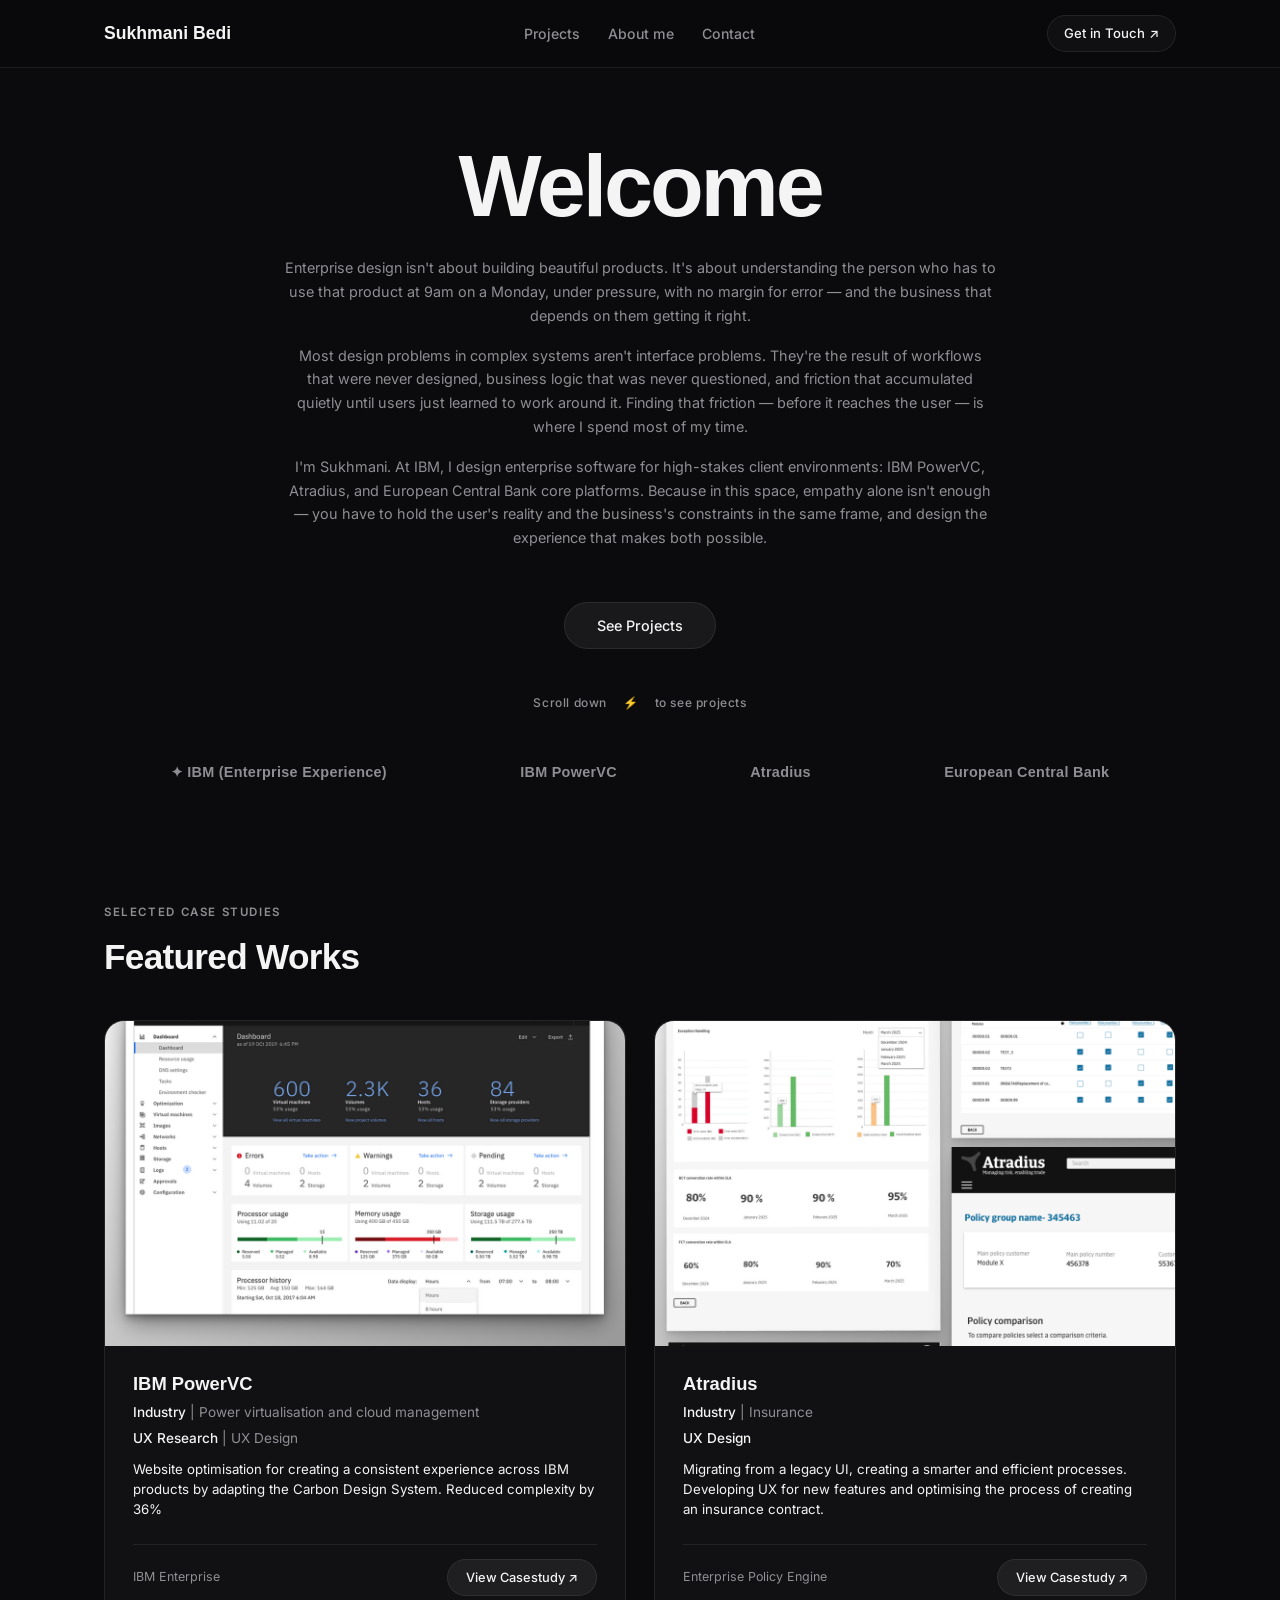
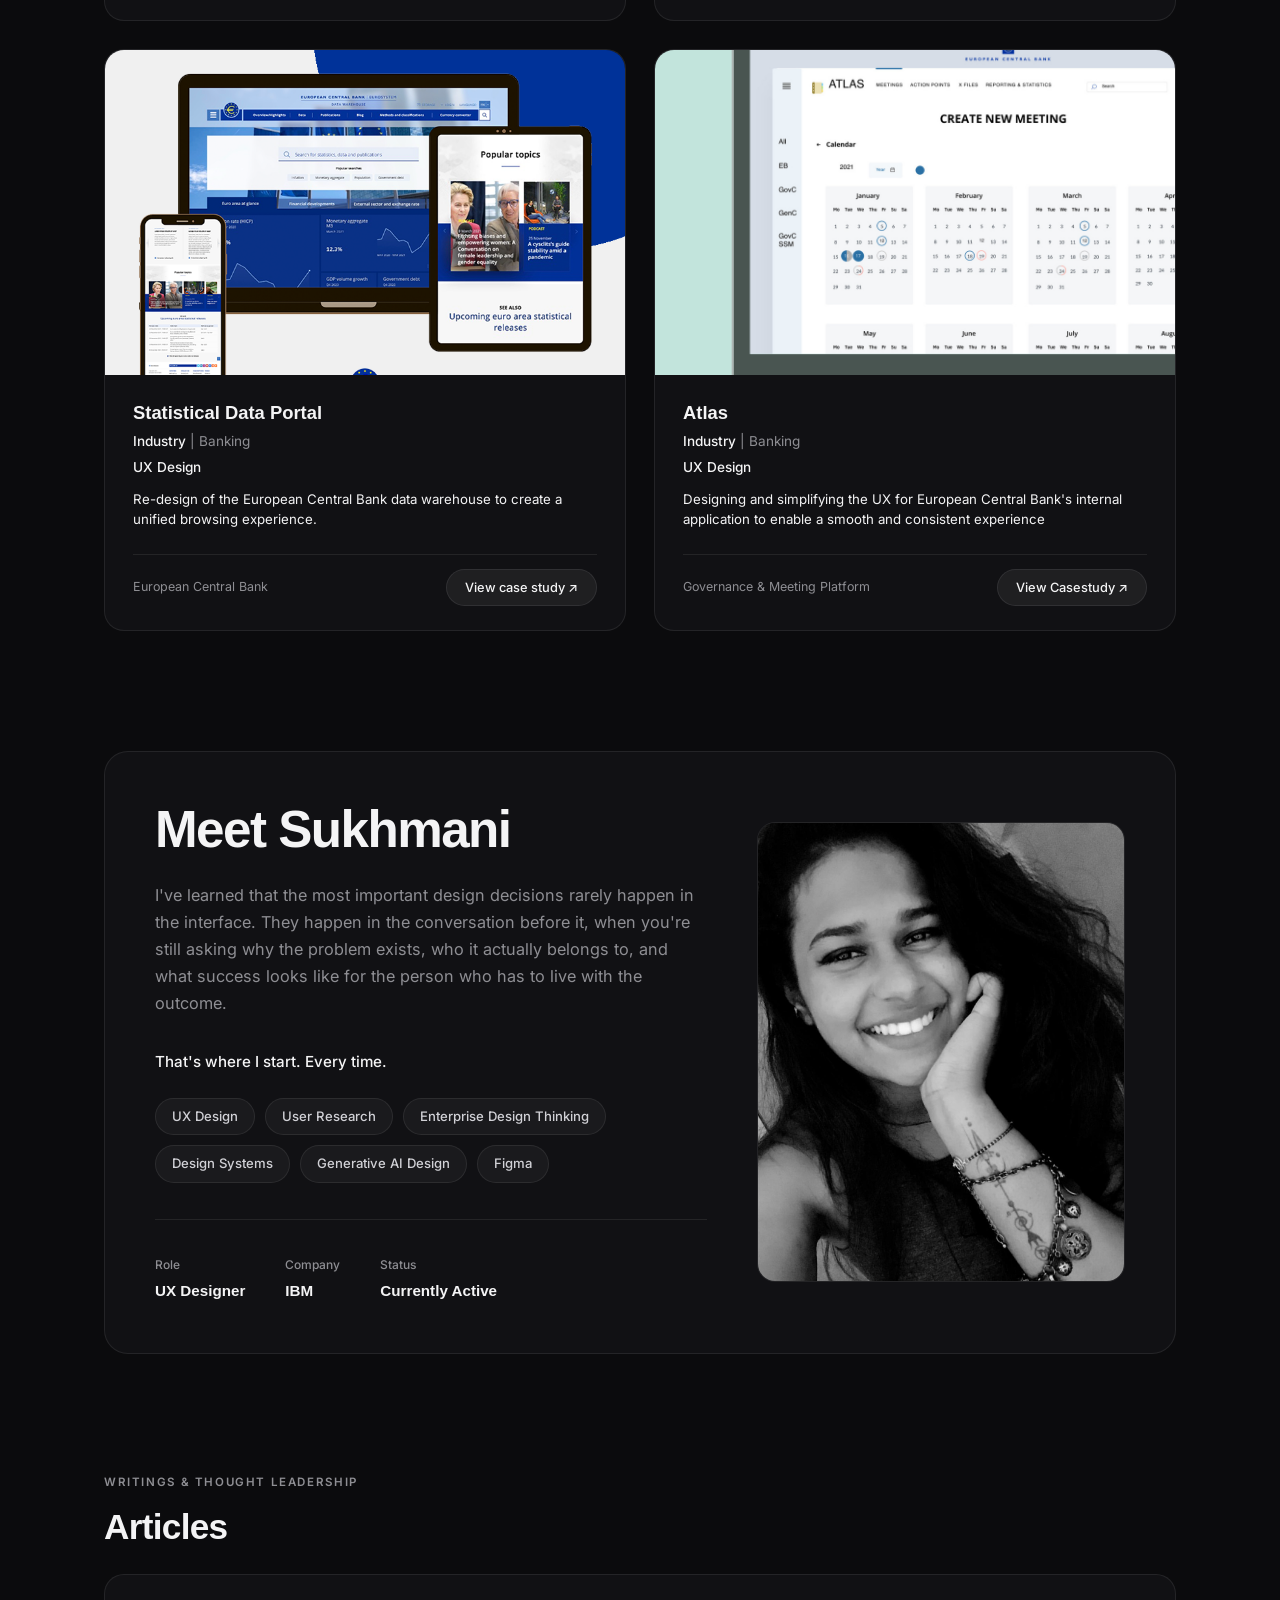
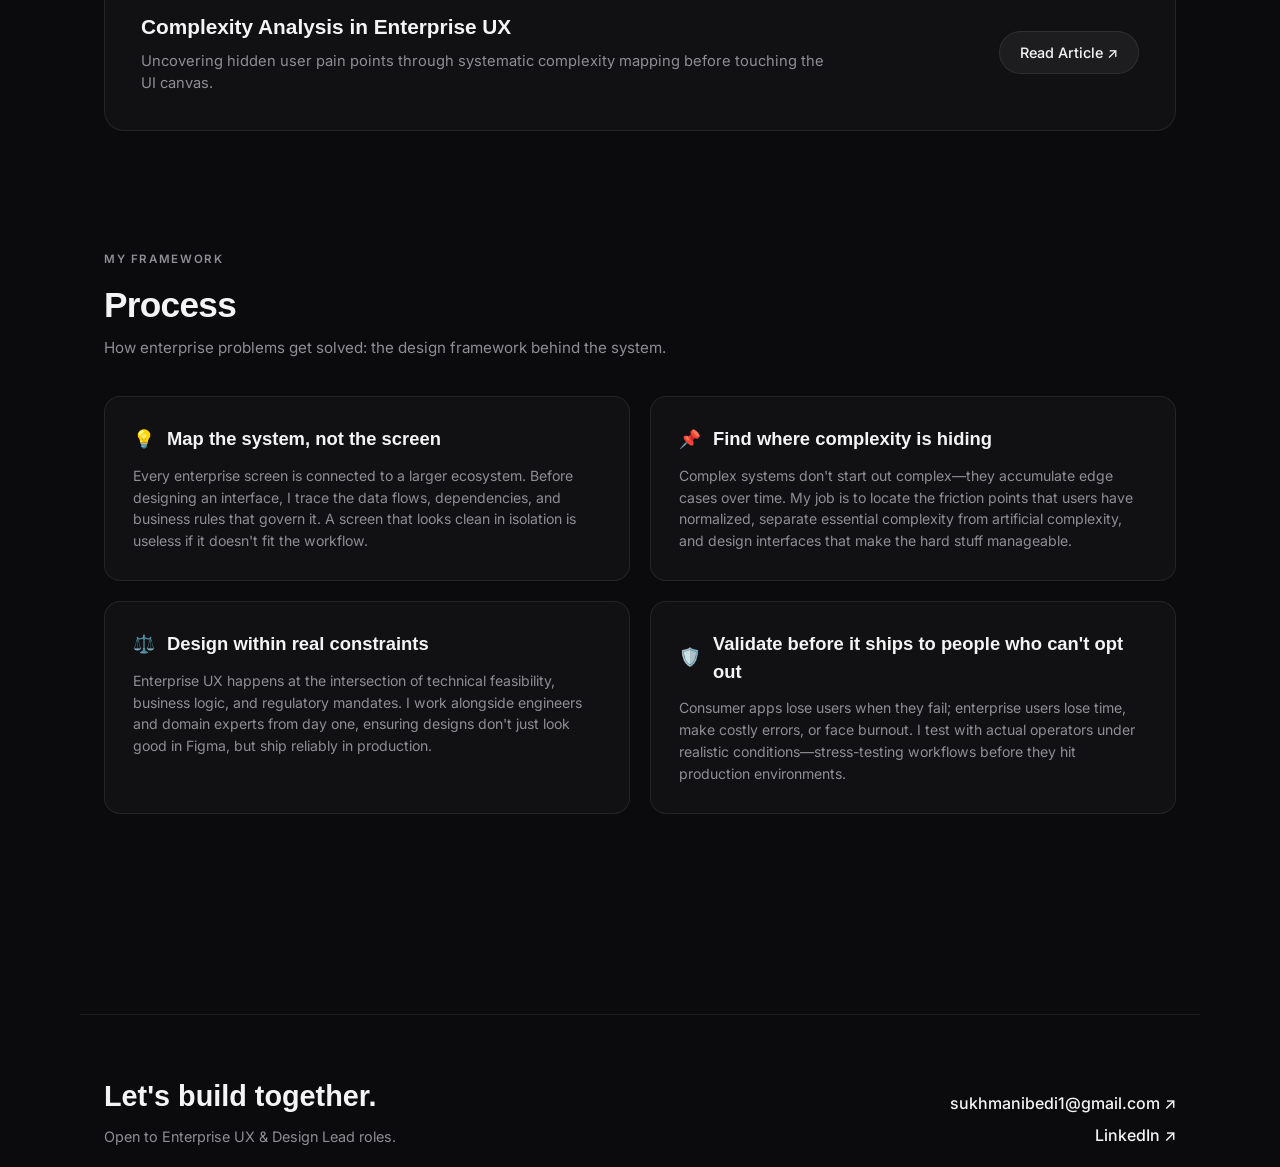
==== index.html @ 4cc806fa "Update index.html" ====
<!DOCTYPE html>
<html lang="en">
<head>
  <meta charset="UTF-8">
  <meta name="viewport" content="width=device-width, initial-scale=1.0">
  <title>Sukhmani Bedi - Portfolio</title>
  <style>
    @import url('https://api.fontshare.com/v2/css?f[]=general-sans@400,500,600,700&display=swap');
    @import url('https://fonts.googleapis.com/css2?family=Inter:wght@300;400;500;600;700&display=swap');

    :root {
      --bg: #0b0b0d;
      --card-bg: rgba(20, 20, 23, 0.75);
      --border: rgba(255, 255, 255, 0.08);
      --border-hover: rgba(255, 255, 255, 0.22);
      --text: #f4f4f5;
      --muted: #8e8e93;
      --font-sans: 'Inter', -apple-system, BlinkMacSystemFont, sans-serif;
      --font-display: 'General Sans', -apple-system, BlinkMacSystemFont, sans-serif;
      --max-width: 1120px;
    }

    *, *::before, *::after {
      box-sizing: border-box;
      margin: 0;
      padding: 0;
    }

    body {
      background-color: var(--bg);
      color: var(--text);
      font-family: var(--font-sans);
      line-height: 1.5;
      -webkit-font-smoothing: antialiased;
    }

    /* Fixed Navigation Bar */
    .framer-navbar {
      position: fixed;
      top: 0;
      left: 0;
      width: 100%;
      height: 68px;
      background: rgba(10, 10, 12, 0.65);
      backdrop-filter: blur(16px);
      -webkit-backdrop-filter: blur(16px);
      border-bottom: 1px solid var(--border);
      z-index: 999;
      display: flex;
      align-items: center;
      justify-content: center;
    }

    .framer-navbar-inner {
      width: 100%;
      max-width: var(--max-width);
      padding: 0 24px;
      display: flex;
      align-items: center;
      justify-content: space-between;
    }

    .brand-logo {
      font-family: var(--font-display);
      font-size: 1.1rem;
      font-weight: 700;
      color: var(--text);
      text-decoration: none;
    }

    .nav-items {
      display: flex;
      gap: 28px;
    }

    .nav-link {
      color: var(--muted);
      text-decoration: none;
      font-size: 0.88rem;
      font-weight: 500;
      transition: color 0.2s ease;
    }

    .nav-link:hover {
      color: var(--text);
    }

    .nav-cta {
      border: 1px solid var(--border);
      background: rgba(255, 255, 255, 0.03);
      color: var(--text);
      padding: 8px 16px;
      border-radius: 100px;
      text-decoration: none;
      font-size: 0.82rem;
      font-weight: 500;
    }

    /* Hero Section */
    .hero-wrapper {
      position: relative;
      width: 100%;
      min-height: 95vh;
      display: flex;
      flex-direction: column;
      align-items: center;
      justify-content: flex-start;
      padding-top: 140px;
      padding-bottom: 80px;
      background-color: var(--bg);
      overflow: hidden;
    }

    .hero-centered-frame {
      display: flex;
      flex-direction: column;
      align-items: center;
      text-align: center;
      padding: 0 24px;
      max-width: 760px;
      margin: 0 auto;
      z-index: 2;
    }

    .hero-welcome-title {
      font-family: var(--font-display);
      font-size: clamp(3.5rem, 7vw, 5.5rem);
      font-weight: 600;
      line-height: 1.05;
      letter-spacing: -0.035em;
      margin-bottom: 24px;
      color: var(--text);
    }

    .hero-body-text {
      font-size: clamp(0.9rem, 1.1vw, 1rem);
      color: var(--muted);
      line-height: 1.65;
      margin-bottom: 36px;
      font-weight: 400;
    }

    .hero-body-text p {
      margin-bottom: 16px;
    }

    .btn-see-projects {
      background: rgba(255, 255, 255, 0.06);
      color: var(--text);
      border: 1px solid var(--border);
      padding: 12px 32px;
      border-radius: 100px;
      text-decoration: none;
      font-weight: 500;
      font-size: 0.9rem;
      transition: all 0.2s ease;
      display: inline-block;
      margin-bottom: 45px;
    }

    .btn-see-projects:hover {
      background: rgba(255, 255, 255, 0.12);
      border-color: var(--border-hover);
    }

    .scroll-indicator-strip {
      display: flex;
      align-items: center;
      justify-content: center;
      gap: 16px;
      font-size: 0.75rem;
      color: var(--muted);
      letter-spacing: 0.05em;
      margin-bottom: 50px;
      font-weight: 500;
    }

    .ticker-container {
      width: 100%;
      max-width: var(--max-width);
      padding: 0 24px;
      display: flex;
      align-items: center;
      justify-content: space-around;
      z-index: 2;
    }

    .ticker-brand {
      font-family: var(--font-display);
      font-size: 0.9rem;
      font-weight: 600;
      color: var(--muted);
      letter-spacing: 0.02em;
    }

    .framer-shell {
      max-width: var(--max-width);
      margin: 0 auto;
      padding: 40px 24px 80px 24px;
    }

    .section-frame {
      margin-bottom: 120px;
    }

    .section-header {
      margin-bottom: 36px;
    }

    .meta-label {
      font-size: 0.72rem;
      letter-spacing: 0.14em;
      text-transform: uppercase;
      color: var(--muted);
      font-weight: 600;
      display: block;
      margin-bottom: 10px;
    }

    .section-title {
      font-family: var(--font-display);
      font-size: 2.2rem;
      font-weight: 700;
      letter-spacing: -0.02em;
    }

    /* Meet Sukhmani / About Card Section */
    .meet-sukhmani-card {
      background: var(--card-bg);
      border: 1px solid var(--border);
      border-radius: 24px;
      padding: 50px;
      display: grid;
      grid-template-columns: 1.2fr 0.8fr;
      gap: 50px;
      align-items: center;
      margin-bottom: 120px;
    }

    .meet-sukhmani-content h2 {
      font-family: var(--font-display);
      font-size: clamp(2.5rem, 4vw, 3.2rem);
      font-weight: 700;
      letter-spacing: -0.03em;
      margin-bottom: 24px;
      color: var(--text);
      line-height: 1.1;
    }

    .meet-sukhmani-content p {
      font-size: 1.02rem;
      color: var(--muted);
      line-height: 1.65;
      margin-bottom: 32px;
    }

    .tag-grid {
      display: flex;
      flex-wrap: wrap;
      gap: 10px;
      margin-bottom: 36px;
      padding-bottom: 36px;
      border-bottom: 1px solid var(--border);
    }

    .profile-tag {
      background: rgba(255, 255, 255, 0.04);
      border: 1px solid var(--border);
      padding: 8px 16px;
      border-radius: 100px;
      font-size: 0.82rem;
      color: #d1d1d6;
      font-weight: 500;
    }

    .profile-meta-footer {
      display: flex;
      gap: 40px;
    }

    .profile-meta-item span:first-child {
      display: block;
      font-size: 0.75rem;
      color: var(--muted);
      margin-bottom: 4px;
      font-weight: 500;
    }

    .profile-meta-item span:last-child {
      font-family: var(--font-display);
      font-size: 0.95rem;
      font-weight: 600;
      color: var(--text);
    }

    .meet-sukhmani-img-frame {
      width: 100%;
      border-radius: 18px;
      overflow: hidden;
      border: 1px solid var(--border);
      aspect-ratio: 4 / 5;
    }

    .meet-sukhmani-img-frame img {
      width: 100%;
      height: 100%;
      object-fit: cover;
      display: block;
    }

    /* Articles Section */
    .articles-card {
      background: var(--card-bg);
      border: 1px solid var(--border);
      border-radius: 20px;
      padding: 36px;
      display: flex;
      justify-content: space-between;
      align-items: center;
      text-decoration: none;
      color: inherit;
      transition: border-color 0.25s ease, transform 0.25s ease;
      margin-bottom: 120px;
    }

    .articles-card:hover {
      border-color: var(--border-hover);
      transform: translateY(-2px);
    }

    .article-info h3 {
      font-family: var(--font-display);
      font-size: 1.3rem;
      font-weight: 600;
      margin-bottom: 8px;
      color: var(--text);
    }

    .article-info p {
      font-size: 0.92rem;
      color: var(--muted);
      max-width: 700px;
      line-height: 1.5;
    }

    .article-action {
      display: flex;
      align-items: center;
      gap: 8px;
      font-size: 0.9rem;
      font-weight: 500;
      color: var(--text);
      background: rgba(255, 255, 255, 0.05);
      border: 1px solid var(--border);
      padding: 10px 20px;
      border-radius: 100px;
      white-space: nowrap;
    }

    /* Projects Grid */
    .projects-grid {
      display: grid;
      grid-template-columns: repeat(2, 1fr);
      gap: 28px;
    }

    .portfolite-card {
      background: var(--card-bg);
      border: 1px solid var(--border);
      border-radius: 20px;
      overflow: hidden;
      text-decoration: none;
      color: inherit;
      display: flex;
      flex-direction: column;
      transition: border-color 0.25s ease, transform 0.25s ease;
    }

    .portfolite-card:hover {
      border-color: var(--border-hover);
      transform: translateY(-4px);
    }

    .card-thumb-frame {
      width: 100%;
      aspect-ratio: 16 / 10;
      background: #141417;
      overflow: hidden;
    }

    .card-thumb-frame img {
      width: 100%;
      height: 100%;
      object-fit: cover;
    }

    .card-meta-frame {
      padding: 24px 28px;
      display: flex;
      flex-direction: column;
      gap: 16px;
      flex-grow: 1;
      justify-content: space-between;
    }

    .card-info h3 {
      font-family: var(--font-display);
      font-size: 1.15rem;
      font-weight: 600;
      margin-bottom: 4px;
    }

    .card-details-block {
      display: flex;
      flex-direction: column;
      gap: 6px;
      margin-top: 4px;
      font-size: 0.85rem;
      color: var(--muted);
    }

    .card-details-block .industry-tag {
      color: var(--text);
      font-weight: 500;
    }

    .card-footer-row {
      display: flex;
      align-items: center;
      justify-content: space-between;
      margin-top: 8px;
      padding-top: 14px;
      border-top: 1px solid var(--border);
    }

    .card-casestudy-btn {
      background: rgba(255, 255, 255, 0.06);
      border: 1px solid var(--border);
      color: var(--text);
      padding: 8px 18px;
      border-radius: 100px;
      font-size: 0.8rem;
      font-weight: 500;
      display: flex;
      align-items: center;
      gap: 6px;
      transition: background 0.2s ease;
      text-decoration: none;
    }

    .portfolite-card:hover .card-casestudy-btn {
      background: rgba(255, 255, 255, 0.12);
      border-color: var(--border-hover);
    }

    .process-grid {
      display: grid;
      grid-template-columns: repeat(2, 1fr);
      gap: 20px;
    }

    .process-card {
      background: var(--card-bg);
      border: 1px solid var(--border);
      border-radius: 16px;
      padding: 28px;
    }

    .process-card-header {
      display: flex;
      align-items: center;
      gap: 12px;
      margin-bottom: 12px;
    }

    .process-icon {
      font-size: 1.1rem;
    }

    .process-card h3 {
      font-family: var(--font-display);
      font-size: 1.15rem;
      font-weight: 600;
    }

    .process-card p {
      font-size: 0.88rem;
      color: var(--muted);
      line-height: 1.55;
    }

    .framer-footer {
      border-top: 1px solid var(--border);
      padding: 60px 0 20px 0;
      display: flex;
      justify-content: space-between;
      align-items: flex-end;
      max-width: var(--max-width);
      margin: 0 auto;
    }

    .footer-heading {
      font-family: var(--font-display);
      font-size: 1.8rem;
      font-weight: 700;
      margin-bottom: 8px;
    }

    .footer-sub {
      color: var(--muted);
      font-size: 0.9rem;
    }

    .footer-links {
      display: flex;
      flex-direction: column;
      align-items: flex-end;
      gap: 8px;
    }

    .footer-link {
      color: var(--text);
      text-decoration: none;
      font-size: 1rem;
      font-weight: 500;
    }

    @media (max-width: 900px) {
      .meet-sukhmani-card, .projects-grid, .process-grid, .articles-card {
        grid-template-columns: 1fr;
      }
      .articles-card {
        flex-direction: column;
        align-items: flex-start;
        gap: 20px;
      }
      .ticker-container {
        flex-wrap: wrap;
        gap: 16px;
        justify-content: center;
      }
      .framer-footer {
        flex-direction: column;
        align-items: flex-start;
        gap: 24px;
      }
      .footer-links {
        align-items: flex-start;
      }
    }
  </style>
</head>
<body>

  <!-- Top Navbar -->
  <header class="framer-navbar">
    <div class="framer-navbar-inner">
      <a href="index.html" class="brand-logo">Sukhmani Bedi</a>
      <nav class="nav-items">
        <a href="#projects" class="nav-link">Projects</a>
        <a href="about.html" class="nav-link">About me</a>
        <a href="#process" class="nav-link">Contact</a>
      </nav>
      <a href="mailto:sukhmanibedi1@gmail.com" class="nav-cta">Get in Touch ↗</a>
    </div>
  </header>

  <!-- Hero Section -->
  <section class="hero-wrapper">
    <div class="hero-centered-frame">
      <h1 class="hero-welcome-title">Welcome</h1>
      
      <div class="hero-body-text">
        <p>Enterprise design isn't about building beautiful products. It's about understanding the person who has to use that product at 9am on a Monday, under pressure, with no margin for error — and the business that depends on them getting it right.</p>
        
        <p>Most design problems in complex systems aren't interface problems. They're the result of workflows that were never designed, business logic that was never questioned, and friction that accumulated quietly until users just learned to work around it. Finding that friction — before it reaches the user — is where I spend most of my time.</p>
        
        <p>I'm Sukhmani. At IBM, I design enterprise software for high-stakes client environments: IBM PowerVC, Atradius, and European Central Bank core platforms. Because in this space, empathy alone isn't enough — you have to hold the user's reality and the business's constraints in the same frame, and design the experience that makes both possible.</p>
      </div>

      <a href="#projects" class="btn-see-projects">See Projects</a>

      <div class="scroll-indicator-strip">
        <span>Scroll down</span>
        <span>⚡</span>
        <span>to see projects</span>
      </div>
    </div>

    <!-- IBM Client Ticker Strip -->
    <div class="ticker-container">
      <span class="ticker-brand">✦ IBM (Enterprise Experience)</span>
      <span class="ticker-brand">IBM PowerVC</span>
      <span class="ticker-brand">Atradius</span>
      <span class="ticker-brand">European Central Bank</span>
    </div>
  </section>

  <div class="framer-shell">

    <!-- Selected Projects Frame -->
    <section id="projects" class="section-frame">
      <div class="section-header">
        <span class="meta-label">SELECTED CASE STUDIES</span>
        <h2 class="section-title">Featured Works</h2>
      </div>

      <div class="projects-grid">

        <!-- 1. Power VC (Linked to local powervc.html page) -->
        <a href="powervc.html" class="portfolite-card">
          <div class="card-thumb-frame">
            <img src="PowerVC2.jpg" alt="IBM PowerVC">
          </div>
          <div class="card-meta-frame">
            <div class="card-info">
              <h3>IBM PowerVC</h3>
              <div class="card-details-block">
                <div><span class="industry-tag">Industry</span> | Power virtualisation and cloud management</div>
                <div><span class="industry-tag">UX Research</span> | UX Design</div>
                <p style="margin-top: 6px; color: var(--text); font-size: 0.83rem;">Website optimisation for creating a consistent experience across IBM products by adapting the Carbon Design System. Reduced complexity by 36%</p>
              </div>
            </div>
            <div class="card-footer-row">
              <span style="font-size: 0.78rem; color: var(--muted);">IBM Enterprise</span>
              <span class="card-casestudy-btn">View Casestudy ↗</span>
            </div>
          </div>
        </a>

        <!-- 2. Atradius -->
        <a href="atradius.html" class="portfolite-card">
          <div class="card-thumb-frame">
            <img src="atradius.jpg" alt="Atradius">
          </div>
          <div class="card-meta-frame">
            <div class="card-info">
              <h3>Atradius</h3>
              <div class="card-details-block">
                <div><span class="industry-tag">Industry</span> | Insurance</div>
                <div><span class="industry-tag">UX Design</span></div>
                <p style="margin-top: 6px; color: var(--text); font-size: 0.83rem;">Migrating from a legacy UI, creating a smarter and efficient processes. Developing UX for new features and optimising the process of creating an insurance contract.</p>
              </div>
            </div>
            <div class="card-footer-row">
              <span style="font-size: 0.78rem; color: var(--muted);">Enterprise Policy Engine</span>
              <span class="card-casestudy-btn">View Casestudy ↗</span>
            </div>
          </div>
        </a>

        <!-- 3. Statistical Data Portal -->
        <a href="#" class="portfolite-card">
          <div class="card-thumb-frame">
            <img src="ECB.jpg" alt="Statistical Data Warehouse Portal - European Central Bank">
          </div>
          <div class="card-meta-frame">
            <div class="card-info">
              <h3>Statistical Data Portal</h3>
              <div class="card-details-block">
                <div><span class="industry-tag">Industry</span> | Banking</div>
                <div><span class="industry-tag">UX Design</span></div>
                <p style="margin-top: 6px; color: var(--text); font-size: 0.83rem;">Re-design of the European Central Bank data warehouse to create a unified browsing experience.</p>
              </div>
            </div>
            <div class="card-footer-row">
              <span style="font-size: 0.78rem; color: var(--muted);">European Central Bank</span>
              <span class="card-casestudy-btn">View case study ↗</span>
            </div>
          </div>
        </a>

        <!-- 4. Atlas -->
        <a href="#" class="portfolite-card">
          <div class="card-thumb-frame">
            <img src="atlas.jpg" alt="Atlas - European Central Bank">
          </div>
          <div class="card-meta-frame">
            <div class="card-info">
              <h3>Atlas</h3>
              <div class="card-details-block">
                <div><span class="industry-tag">Industry</span> | Banking</div>
                <div><span class="industry-tag">UX Design</span></div>
                <p style="margin-top: 6px; color: var(--text); font-size: 0.83rem;">Designing and simplifying the UX for European Central Bank's internal application to enable a smooth and consistent experience</p>
              </div>
            </div>
            <div class="card-footer-row">
              <span style="font-size: 0.78rem; color: var(--muted);">Governance & Meeting Platform</span>
              <span class="card-casestudy-btn">View Casestudy ↗</span>
            </div>
          </div>
        </a>

      </div>
    </section>

    <!-- Meet Sukhmani / About Section -->
    <div id="about" class="meet-sukhmani-card">
      <div class="meet-sukhmani-content">
        <h2>Meet Sukhmani</h2>
        <p>I've learned that the most important design decisions rarely happen in the interface. They happen in the conversation before it, when you're still asking why the problem exists, who it actually belongs to, and what success looks like for the person who has to live with the outcome.</p>
        <p style="font-size: 0.95rem; color: var(--text); font-weight: 500; margin-bottom: 24px;">That's where I start. Every time.</p>

        <div class="tag-grid">
          <span class="profile-tag">UX Design</span>
          <span class="profile-tag">User Research</span>
          <span class="profile-tag">Enterprise Design Thinking</span>
          <span class="profile-tag">Design Systems</span>
          <span class="profile-tag">Generative AI Design</span>
          <span class="profile-tag">Figma</span>
        </div>

        <div class="profile-meta-footer">
          <div class="profile-meta-item">
            <span>Role</span>
            <span>UX Designer</span>
          </div>
          <div class="profile-meta-item">
            <span>Company</span>
            <span>IBM</span>
          </div>
          <div class="profile-meta-item">
            <span>Status</span>
            <span>Currently Active</span>
          </div>
        </div>
      </div>

      <div class="meet-sukhmani-img-frame">
        <img src="Myimage.jpg" alt="Sukhmani Kaur Bedi">
      </div>
    </div>

    <!-- Articles Section -->
    <div class="section-header" style="margin-bottom: 20px;">
      <span class="meta-label">WRITINGS & THOUGHT LEADERSHIP</span>
      <h2 class="section-title">Articles</h2>
    </div>

    <a href="#" class="articles-card">
      <div class="article-info">
        <h3>Complexity Analysis in Enterprise UX</h3>
        <p>Uncovering hidden user pain points through systematic complexity mapping before touching the UI canvas.</p>
      </div>
      <div class="article-action">
        Read Article ↗
      </div>
    </a>

    <!-- Process Section -->
    <section id="process" class="section-frame">
      <div class="section-header">
        <span class="meta-label">MY FRAMEWORK</span>
        <h2 class="section-title">Process</h2>
        <p style="color: var(--muted); font-size: 0.95rem; margin-top: 6px;">How enterprise problems get solved: the design framework behind the system.</p>
      </div>

      <div class="process-grid">
        <div class="process-card">
          <div class="process-card-header">
            <span class="process-icon">💡</span>
            <h3>Map the system, not the screen</h3>
          </div>
          <p>Every enterprise screen is connected to a larger ecosystem. Before designing an interface, I trace the data flows, dependencies, and business rules that govern it. A screen that looks clean in isolation is useless if it doesn't fit the workflow.</p>
        </div>

        <div class="process-card">
          <div class="process-card-header">
            <span class="process-icon">📌</span>
            <h3>Find where complexity is hiding</h3>
          </div>
          <p>Complex systems don't start out complex—they accumulate edge cases over time. My job is to locate the friction points that users have normalized, separate essential complexity from artificial complexity, and design interfaces that make the hard stuff manageable.</p>
        </div>

        <div class="process-card">
          <div class="process-card-header">
            <span class="process-icon">⚖️</span>
            <h3>Design within real constraints</h3>
          </div>
          <p>Enterprise UX happens at the intersection of technical feasibility, business logic, and regulatory mandates. I work alongside engineers and domain experts from day one, ensuring designs don't just look good in Figma, but ship reliably in production.</p>
        </div>

        <div class="process-card">
          <div class="process-card-header">
            <span class="process-icon">🛡️</span>
            <h3>Validate before it ships to people who can't opt out</h3>
          </div>
          <p>Consumer apps lose users when they fail; enterprise users lose time, make costly errors, or face burnout. I test with actual operators under realistic conditions—stress-testing workflows before they hit production environments.</p>
        </div>
      </div>
    </section>

  </div>

  <!-- Footer -->
  <footer class="framer-footer">
    <div style="max-width: var(--max-width); margin: 0 auto; width: 100%; padding: 0 24px; display: flex; justify-content: space-between; align-items: flex-end;">
      <div>
        <div class="footer-heading">Let's build together.</div>
        <div class="footer-sub">Open to Enterprise UX & Design Lead roles.</div>
      </div>
      <div class="footer-links">
        <a href="mailto:sukhmanibedi1@gmail.com" class="footer-link">sukhmanibedi1@gmail.com ↗</a>
        <a href="https://linkedin.com" target="_blank" class="footer-link">LinkedIn ↗</a>
      </div>
    </div>
  </footer>

</body>
</html>
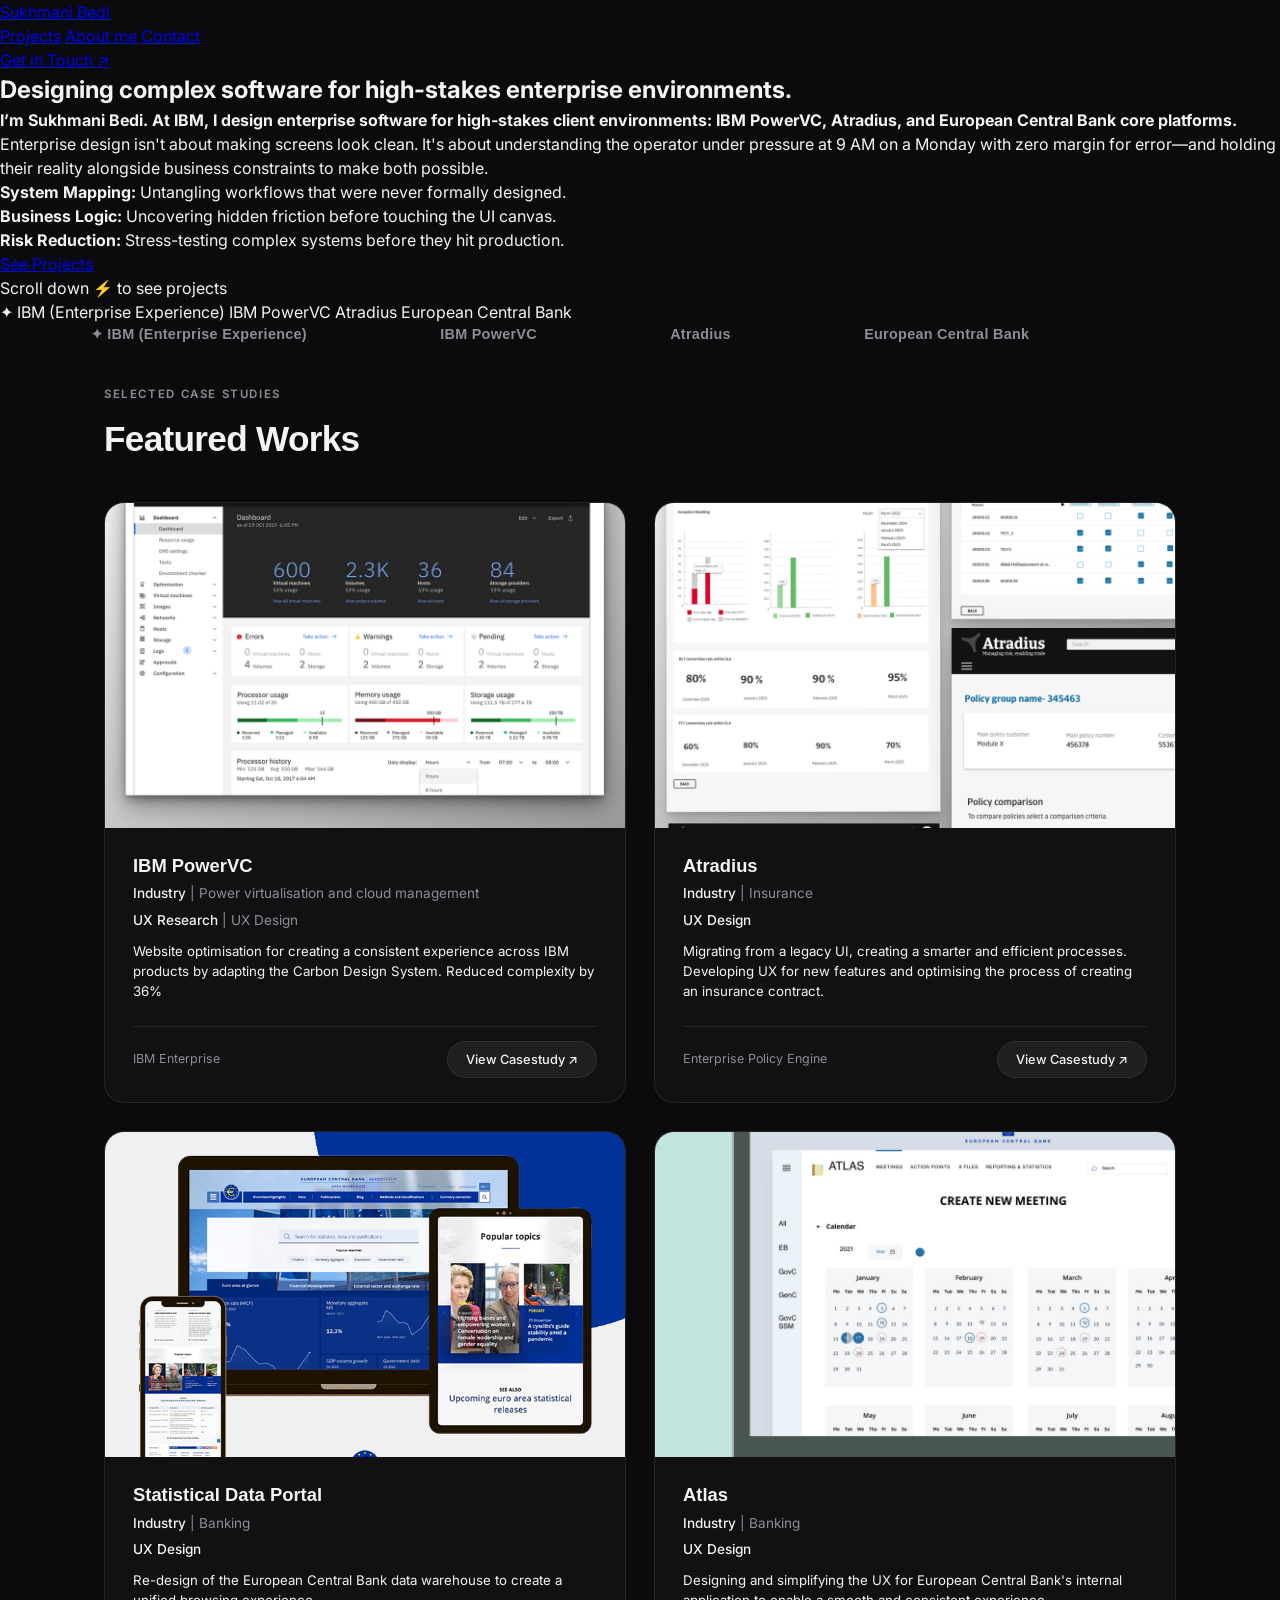
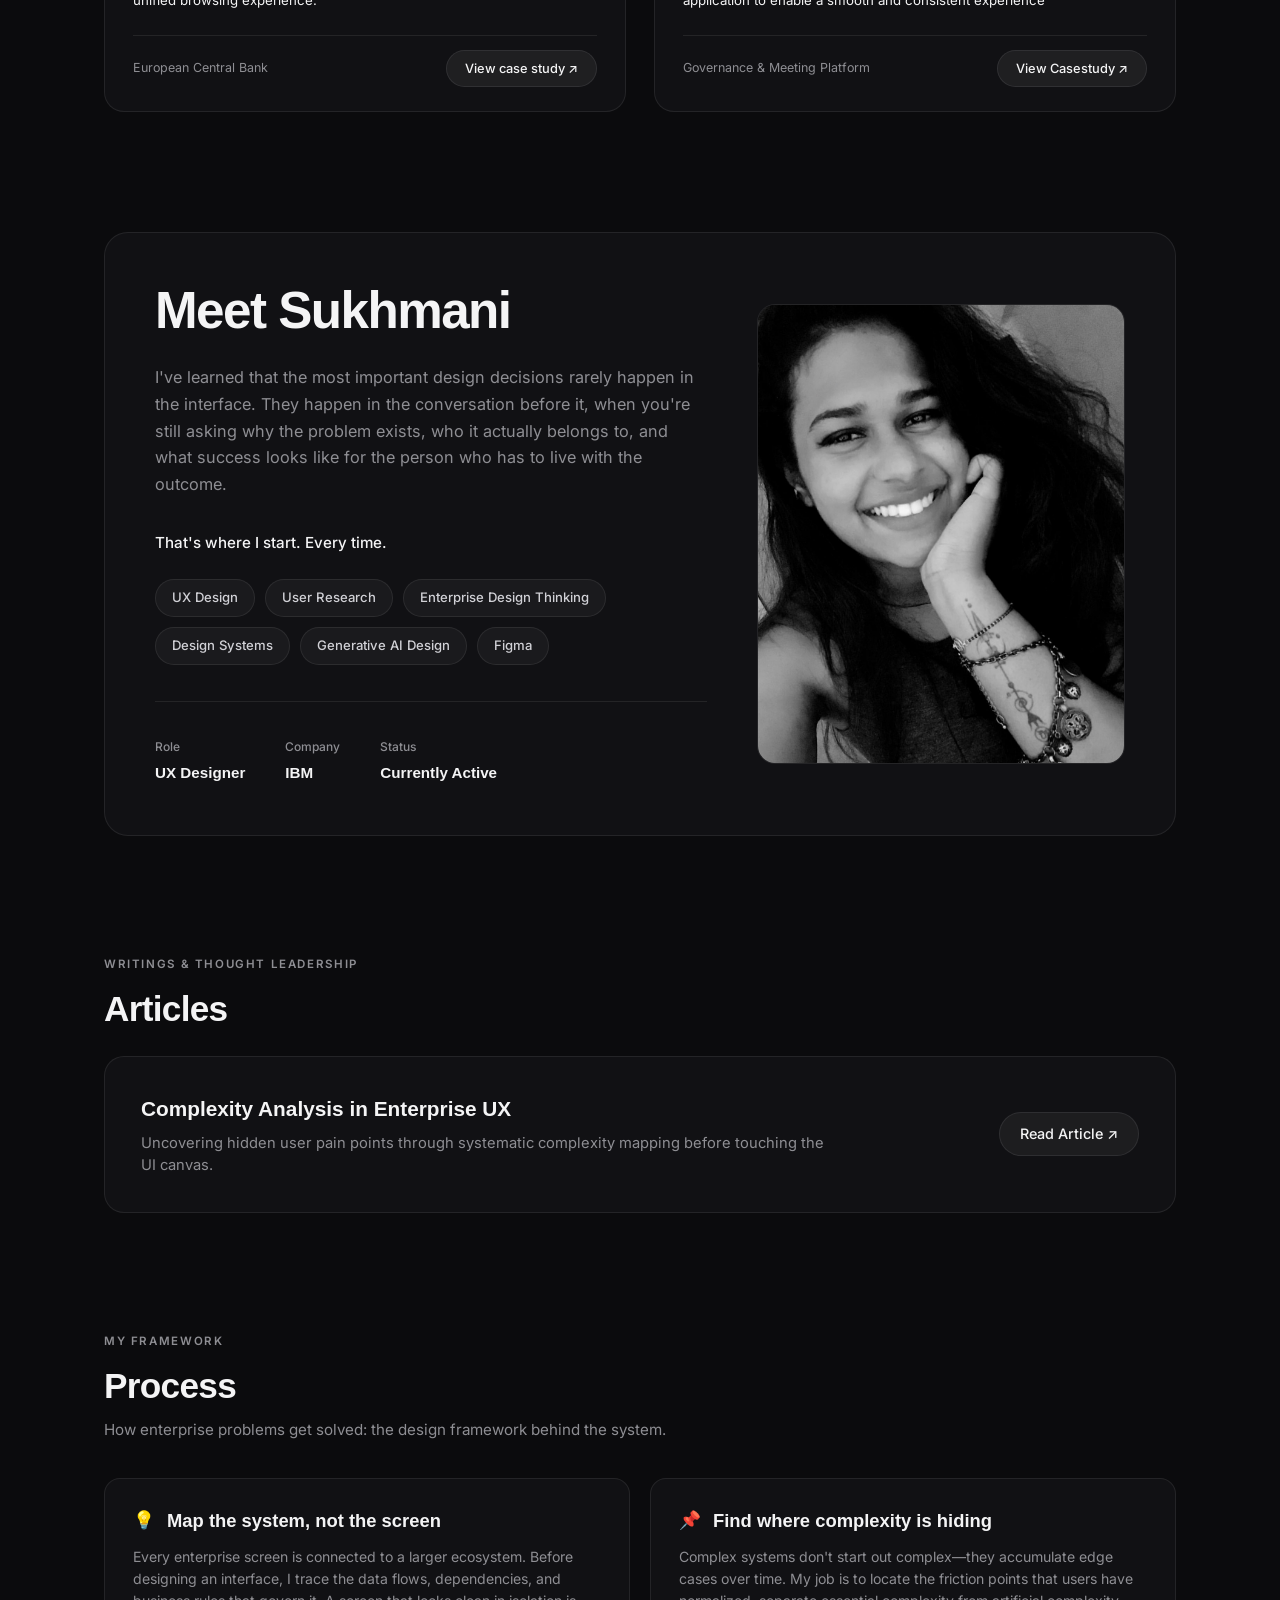
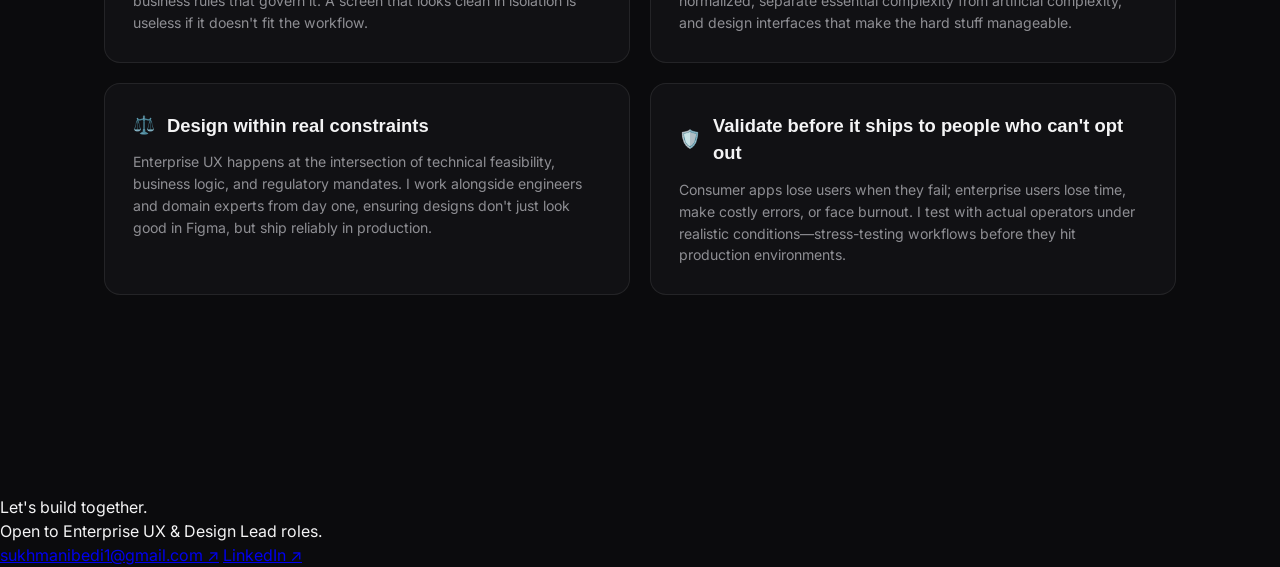
==== commit 7b5336d3: "Update index.html" ====
--- a/index.html
+++ b/index.html
@@ -553,37 +553,55 @@
 <body>
 
   <!-- Top Navbar -->
-  <header class="framer-navbar">
-    <div class="framer-navbar-inner">
-      <a href="index.html" class="brand-logo">Sukhmani Bedi</a>
-      <nav class="nav-items">
-        <a href="#projects" class="nav-link">Projects</a>
-        <a href="about.html" class="nav-link">About me</a>
-        <a href="#process" class="nav-link">Contact</a>
-      </nav>
-      <a href="mailto:sukhmanibedi1@gmail.com" class="nav-cta">Get in Touch ↗</a>
+<header>
+  <div>
+    <a href="index.html">Sukhmani Bedi</a>
+    <nav>
+      <a href="#projects">Projects</a>
+      <a href="about.html">About me</a>
+      <a href="#footer">Contact</a>
+    </nav>
+    <a href="mailto:sukhmanibedi1@gmail.com">Get in Touch ↗</a>
+  </div>
+</header>
+
+  <!-- Hero Section -->
+  <section>
+  <div>
+    <h1>Designing complex software for high-stakes enterprise environments.</h1>
+    
+    <div>
+      <p class="hero-lead">
+        <strong>I’m Sukhmani Bedi. At IBM, I design enterprise software for high-stakes client environments: IBM PowerVC, Atradius, and European Central Bank core platforms.</strong>
+      </p>
+      
+      <p>
+        Enterprise design isn't about making screens look clean. It's about understanding the operator under pressure at 9 AM on a Monday with zero margin for error—and holding their reality alongside business constraints to make both possible.
+      </p>
+      
+      <ul class="hero-pillars">
+        <li><strong>System Mapping:</strong> Untangling workflows that were never formally designed.</li>
+        <li><strong>Business Logic:</strong> Uncovering hidden friction before touching the UI canvas.</li>
+        <li><strong>Risk Reduction:</strong> Stress-testing complex systems before they hit production.</li>
+      </ul>
     </div>
-  </header>
-
-  <!-- Hero Section -->
-  <section class="hero-wrapper">
-    <div class="hero-centered-frame">
-      <h1 class="hero-welcome-title">Welcome</h1>
-      
-      <div class="hero-body-text">
-        <p>Enterprise design isn't about building beautiful products. It's about understanding the person who has to use that product at 9am on a Monday, under pressure, with no margin for error — and the business that depends on them getting it right.</p>
-        
-        <p>Most design problems in complex systems aren't interface problems. They're the result of workflows that were never designed, business logic that was never questioned, and friction that accumulated quietly until users just learned to work around it. Finding that friction — before it reaches the user — is where I spend most of my time.</p>
-        
-        <p>I'm Sukhmani. At IBM, I design enterprise software for high-stakes client environments: IBM PowerVC, Atradius, and European Central Bank core platforms. Because in this space, empathy alone isn't enough — you have to hold the user's reality and the business's constraints in the same frame, and design the experience that makes both possible.</p>
-      </div>
-
-      <a href="#projects" class="btn-see-projects">See Projects</a>
-
-      <div class="scroll-indicator-strip">
-        <span>Scroll down</span>
-        <span>⚡</span>
-        <span>to see projects</span>
+
+    <a href="#projects" class="btn-primary">See Projects</a>
+
+    <div>
+      <span>Scroll down</span>
+      <span>⚡</span>
+      <span>to see projects</span>
+    </div>
+  </div>
+
+  <div>
+    <span>✦ IBM (Enterprise Experience)</span>
+    <span>IBM PowerVC</span>
+    <span>Atradius</span>
+    <span>European Central Bank</span>
+  </div>
+</section>
       </div>
     </div>
 
@@ -650,7 +668,7 @@
         </a>
 
         <!-- 3. Statistical Data Portal -->
-        <a href="#" class="portfolite-card">
+        <a href="ecb-statistical-data.html" class="portfolite-card">
           <div class="card-thumb-frame">
             <img src="ECB.jpg" alt="Statistical Data Warehouse Portal - European Central Bank">
           </div>
@@ -671,7 +689,7 @@
         </a>
 
         <!-- 4. Atlas -->
-        <a href="#" class="portfolite-card">
+        <a href="ecb-atlas.html" class="portfolite-card">
           <div class="card-thumb-frame">
             <img src="atlas.jpg" alt="Atlas - European Central Bank">
           </div>
@@ -793,18 +811,18 @@
   </div>
 
   <!-- Footer -->
-  <footer class="framer-footer">
-    <div style="max-width: var(--max-width); margin: 0 auto; width: 100%; padding: 0 24px; display: flex; justify-content: space-between; align-items: flex-end;">
-      <div>
-        <div class="footer-heading">Let's build together.</div>
-        <div class="footer-sub">Open to Enterprise UX & Design Lead roles.</div>
-      </div>
-      <div class="footer-links">
-        <a href="mailto:sukhmanibedi1@gmail.com" class="footer-link">sukhmanibedi1@gmail.com ↗</a>
-        <a href="https://linkedin.com" target="_blank" class="footer-link">LinkedIn ↗</a>
-      </div>
+<footer id="footer">
+  <div>
+    <div>
+      <div>Let's build together.</div>
+      <div>Open to Enterprise UX & Design Lead roles.</div>
     </div>
-  </footer>
+    <div>
+      <a href="mailto:sukhmanibedi1@gmail.com">sukhmanibedi1@gmail.com ↗</a>
+      <a href="https://www.linkedin.com/in/sukhmanikaurbedi/" target="_blank" rel="noopener noreferrer">LinkedIn ↗</a>
+    </div>
+  </div>
+</footer>
 
 </body>
 </html>
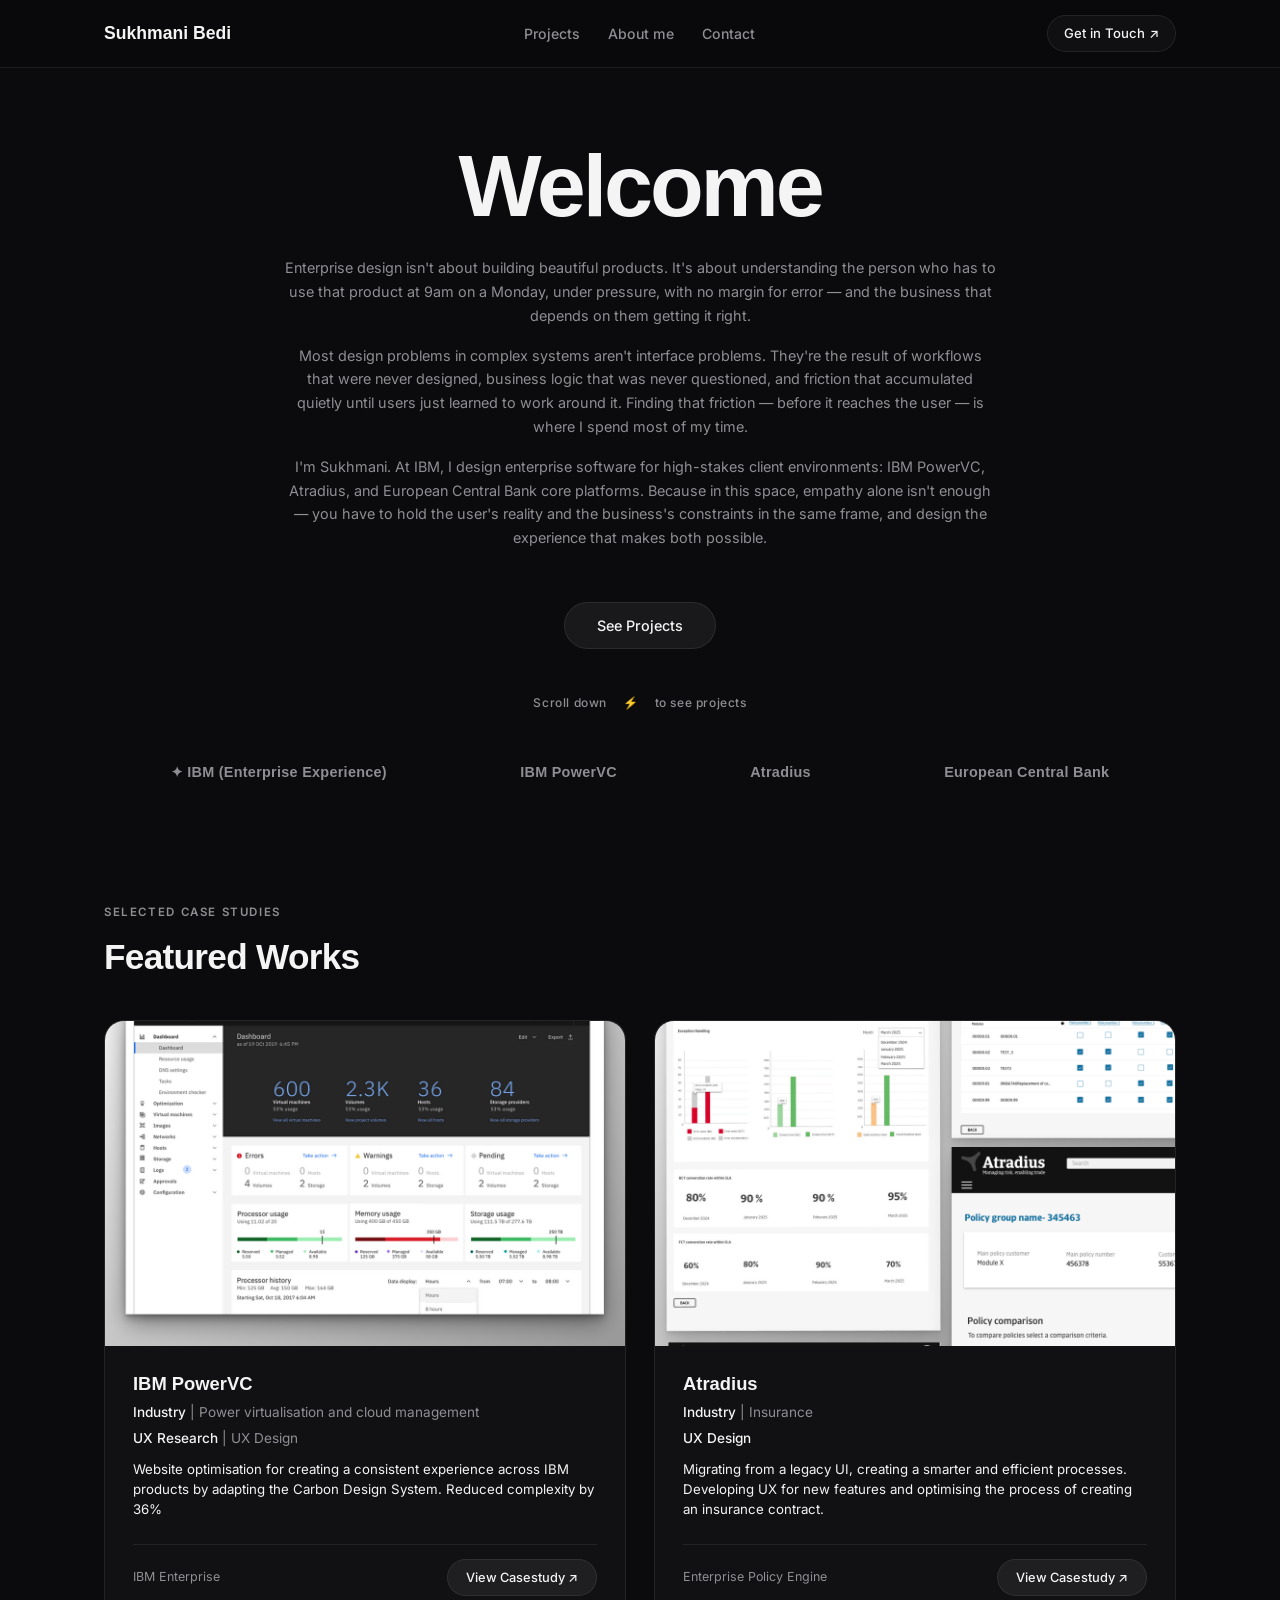
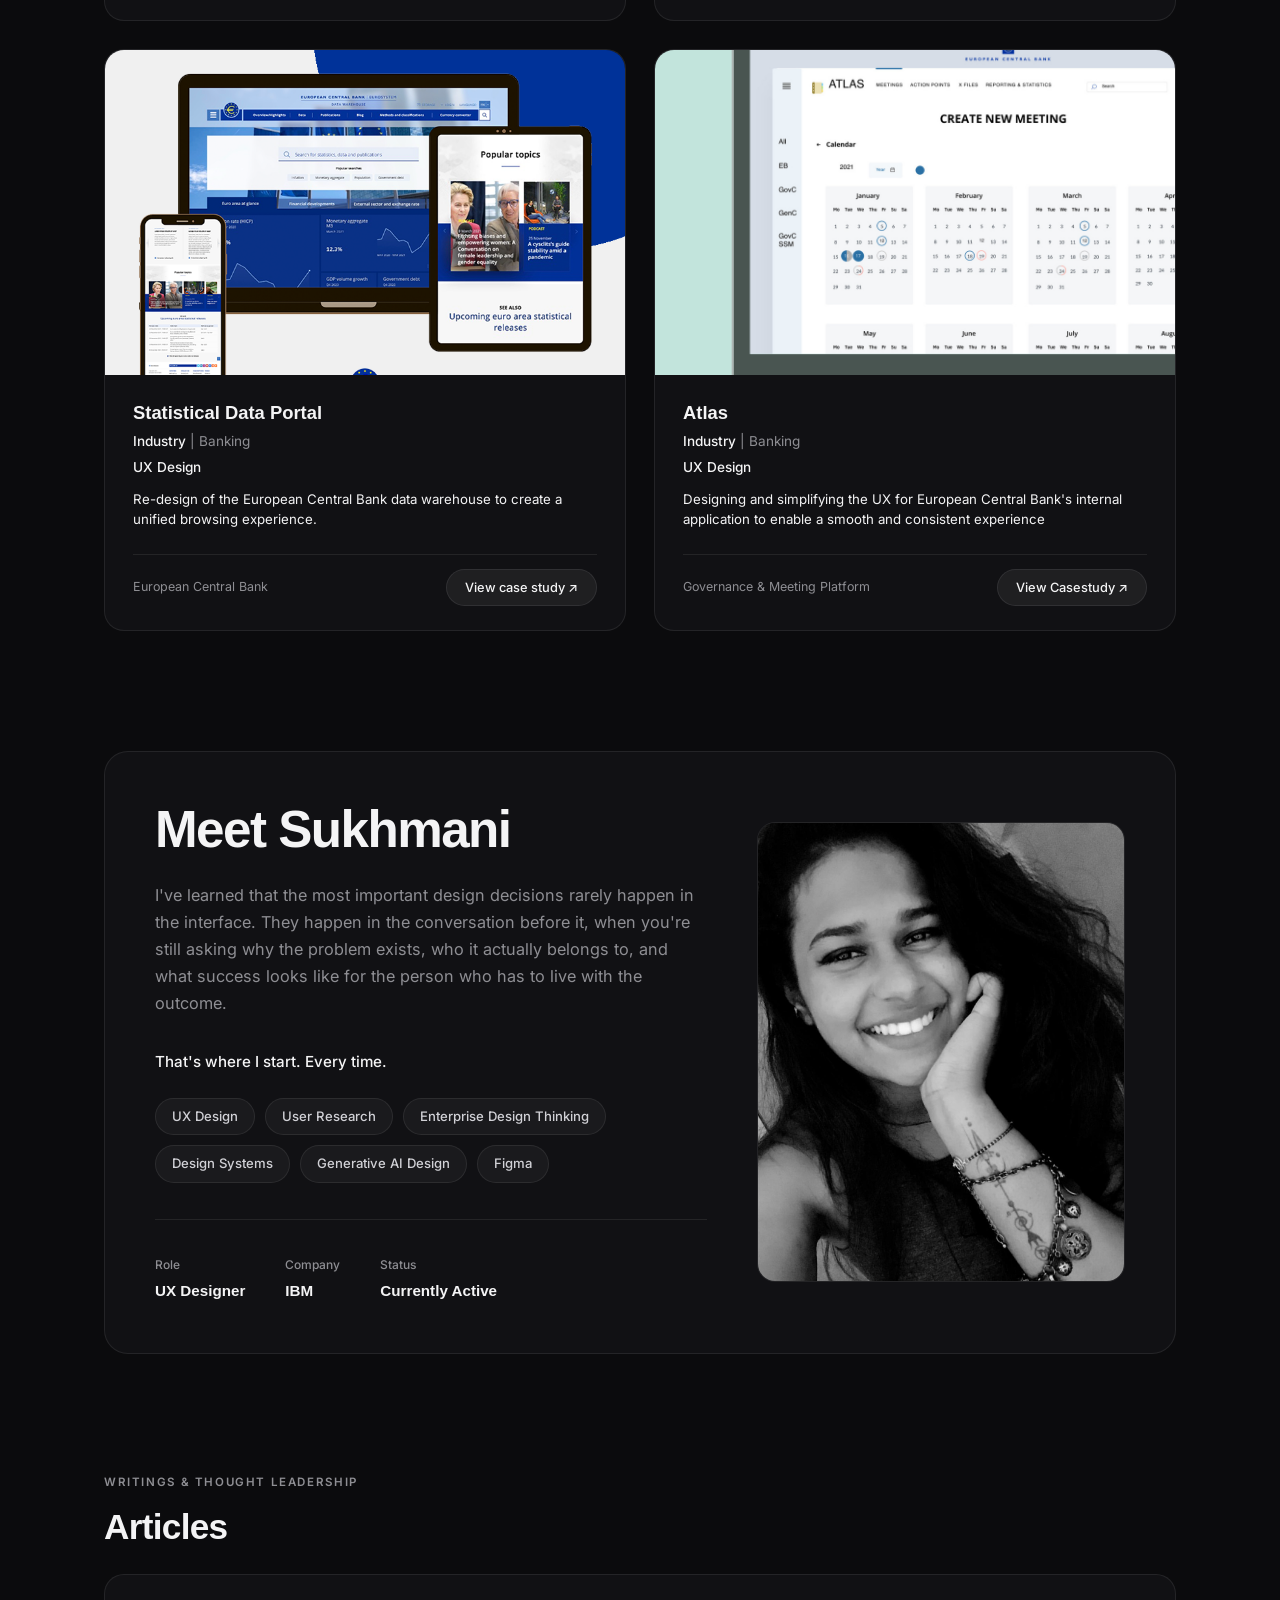
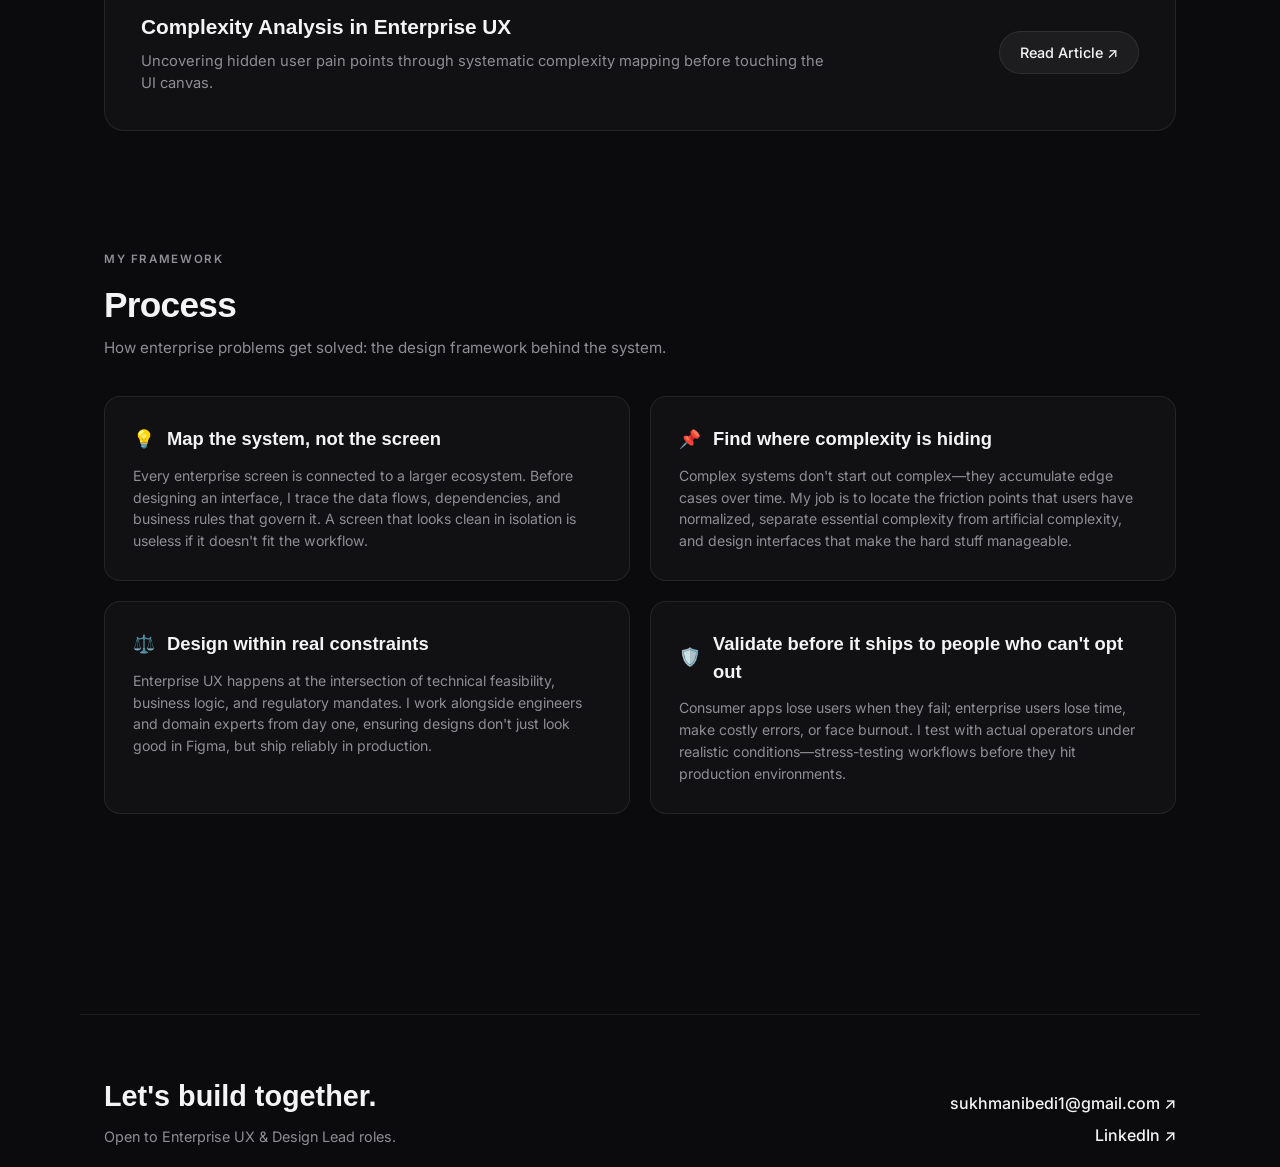
==== commit d84d4936: "Update index.html" ====
--- a/index.html
+++ b/index.html
@@ -553,55 +553,37 @@
 <body>
 
   <!-- Top Navbar -->
-<header>
-  <div>
-    <a href="index.html">Sukhmani Bedi</a>
-    <nav>
-      <a href="#projects">Projects</a>
-      <a href="about.html">About me</a>
-      <a href="#footer">Contact</a>
-    </nav>
-    <a href="mailto:sukhmanibedi1@gmail.com">Get in Touch ↗</a>
-  </div>
-</header>
+  <header class="framer-navbar">
+    <div class="framer-navbar-inner">
+      <a href="index.html" class="brand-logo">Sukhmani Bedi</a>
+      <nav class="nav-items">
+        <a href="#projects" class="nav-link">Projects</a>
+        <a href="about.html" class="nav-link">About me</a>
+        <a href="#process" class="nav-link">Contact</a>
+      </nav>
+      <a href="mailto:sukhmanibedi1@gmail.com" class="nav-cta">Get in Touch ↗</a>
+    </div>
+  </header>
 
   <!-- Hero Section -->
-  <section>
-  <div>
-    <h1>Designing complex software for high-stakes enterprise environments.</h1>
-    
-    <div>
-      <p class="hero-lead">
-        <strong>I’m Sukhmani Bedi. At IBM, I design enterprise software for high-stakes client environments: IBM PowerVC, Atradius, and European Central Bank core platforms.</strong>
-      </p>
+  <section class="hero-wrapper">
+    <div class="hero-centered-frame">
+      <h1 class="hero-welcome-title">Welcome</h1>
       
-      <p>
-        Enterprise design isn't about making screens look clean. It's about understanding the operator under pressure at 9 AM on a Monday with zero margin for error—and holding their reality alongside business constraints to make both possible.
-      </p>
-      
-      <ul class="hero-pillars">
-        <li><strong>System Mapping:</strong> Untangling workflows that were never formally designed.</li>
-        <li><strong>Business Logic:</strong> Uncovering hidden friction before touching the UI canvas.</li>
-        <li><strong>Risk Reduction:</strong> Stress-testing complex systems before they hit production.</li>
-      </ul>
-    </div>
-
-    <a href="#projects" class="btn-primary">See Projects</a>
-
-    <div>
-      <span>Scroll down</span>
-      <span>⚡</span>
-      <span>to see projects</span>
-    </div>
-  </div>
-
-  <div>
-    <span>✦ IBM (Enterprise Experience)</span>
-    <span>IBM PowerVC</span>
-    <span>Atradius</span>
-    <span>European Central Bank</span>
-  </div>
-</section>
+      <div class="hero-body-text">
+        <p>Enterprise design isn't about building beautiful products. It's about understanding the person who has to use that product at 9am on a Monday, under pressure, with no margin for error — and the business that depends on them getting it right.</p>
+        
+        <p>Most design problems in complex systems aren't interface problems. They're the result of workflows that were never designed, business logic that was never questioned, and friction that accumulated quietly until users just learned to work around it. Finding that friction — before it reaches the user — is where I spend most of my time.</p>
+        
+        <p>I'm Sukhmani. At IBM, I design enterprise software for high-stakes client environments: IBM PowerVC, Atradius, and European Central Bank core platforms. Because in this space, empathy alone isn't enough — you have to hold the user's reality and the business's constraints in the same frame, and design the experience that makes both possible.</p>
+      </div>
+
+      <a href="#projects" class="btn-see-projects">See Projects</a>
+
+      <div class="scroll-indicator-strip">
+        <span>Scroll down</span>
+        <span>⚡</span>
+        <span>to see projects</span>
       </div>
     </div>
 
@@ -811,18 +793,18 @@
   </div>
 
   <!-- Footer -->
-<footer id="footer">
-  <div>
-    <div>
-      <div>Let's build together.</div>
-      <div>Open to Enterprise UX & Design Lead roles.</div>
+  <footer class="framer-footer">
+    <div style="max-width: var(--max-width); margin: 0 auto; width: 100%; padding: 0 24px; display: flex; justify-content: space-between; align-items: flex-end;">
+      <div>
+        <div class="footer-heading">Let's build together.</div>
+        <div class="footer-sub">Open to Enterprise UX & Design Lead roles.</div>
+      </div>
+      <div class="footer-links">
+        <a href="mailto:sukhmanibedi1@gmail.com" class="footer-link">sukhmanibedi1@gmail.com ↗</a>
+        <a href="https://linkedin.com" target="_blank" class="footer-link">LinkedIn ↗</a>
+      </div>
     </div>
-    <div>
-      <a href="mailto:sukhmanibedi1@gmail.com">sukhmanibedi1@gmail.com ↗</a>
-      <a href="https://www.linkedin.com/in/sukhmanikaurbedi/" target="_blank" rel="noopener noreferrer">LinkedIn ↗</a>
-    </div>
-  </div>
-</footer>
+  </footer>
 
 </body>
 </html>
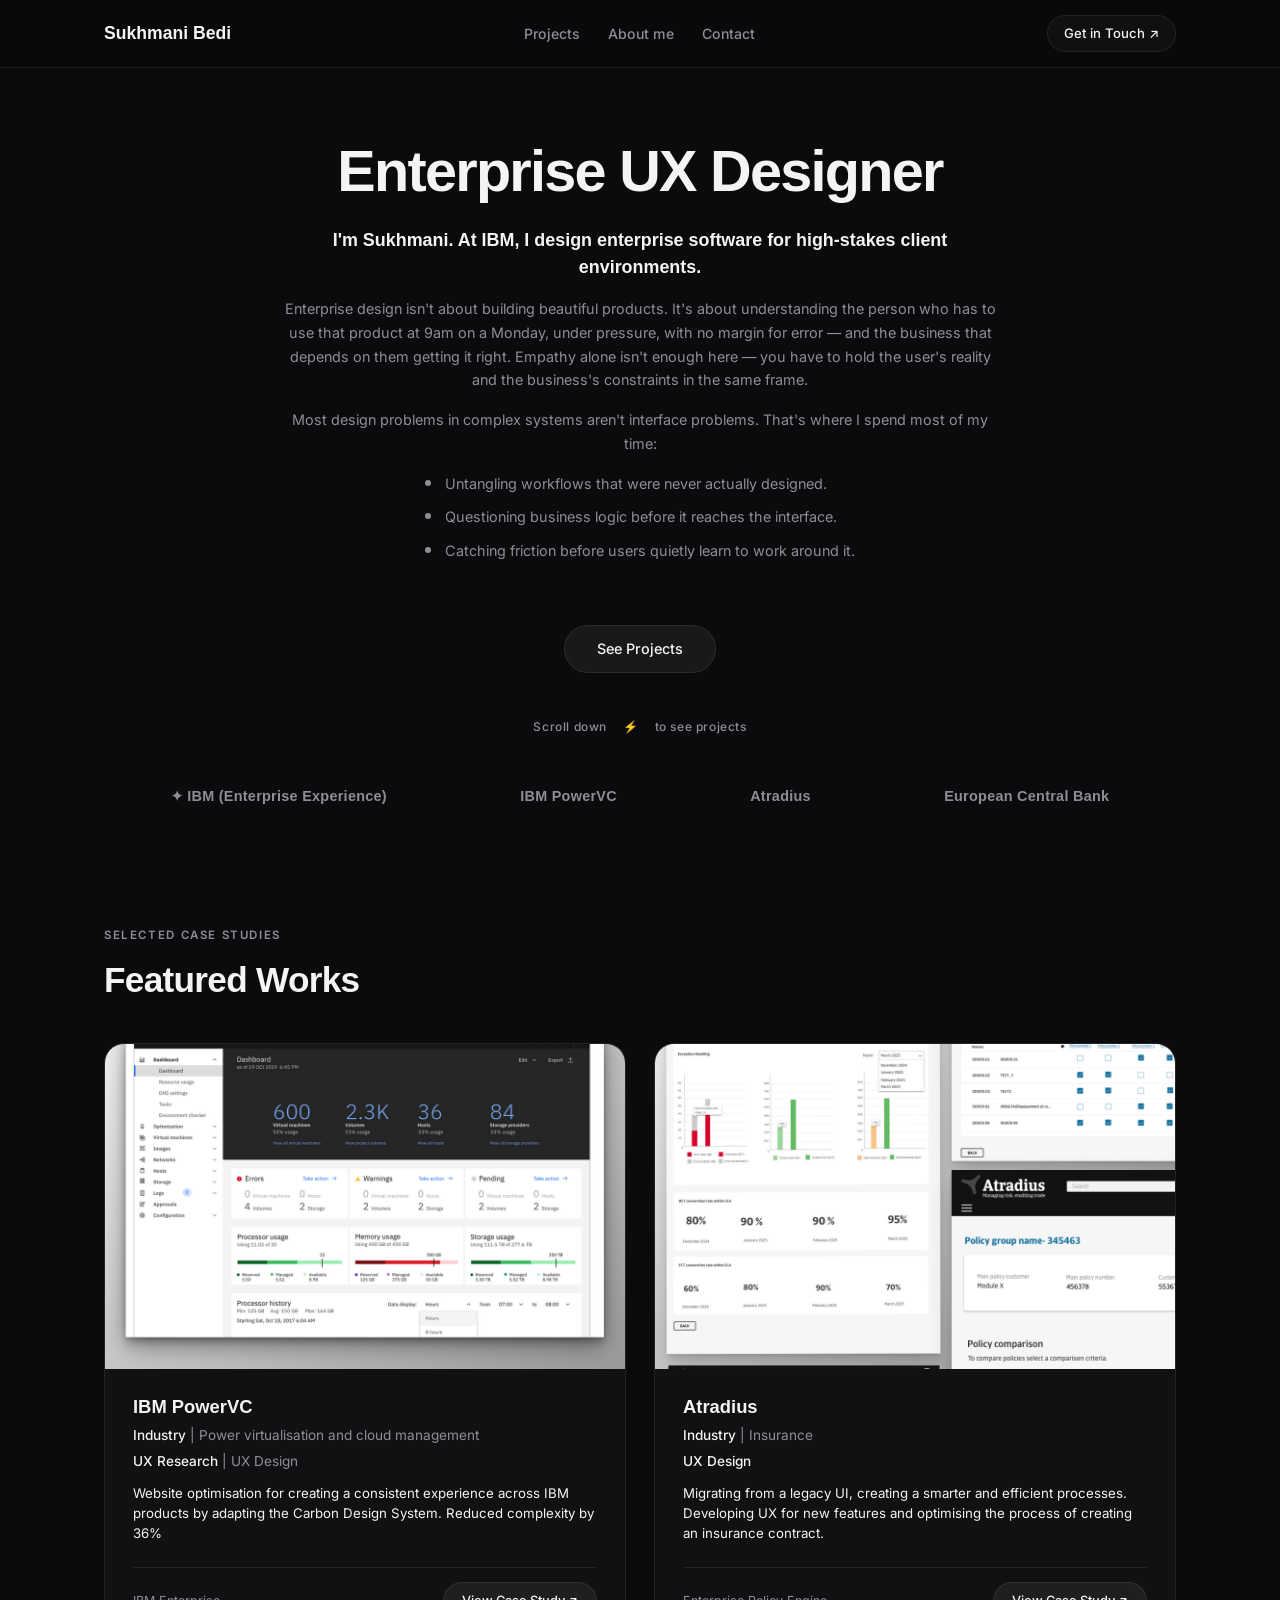
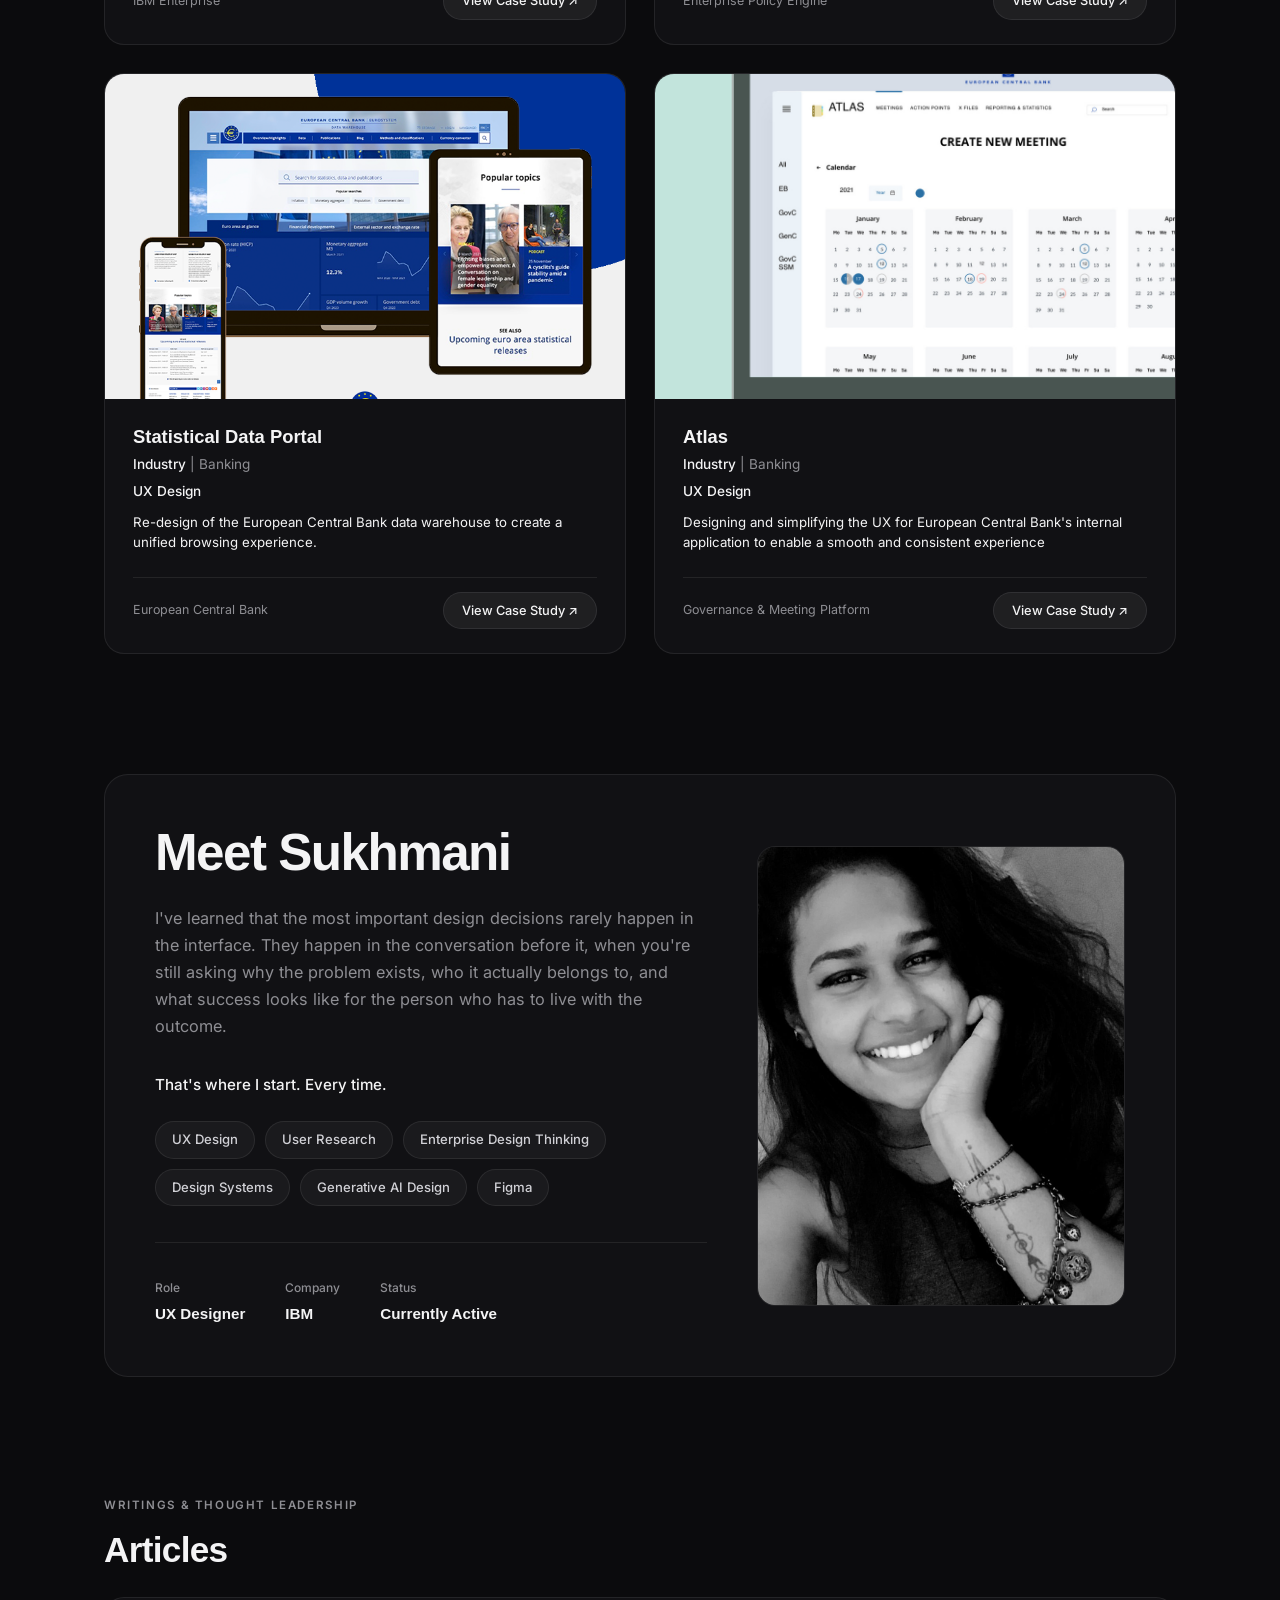
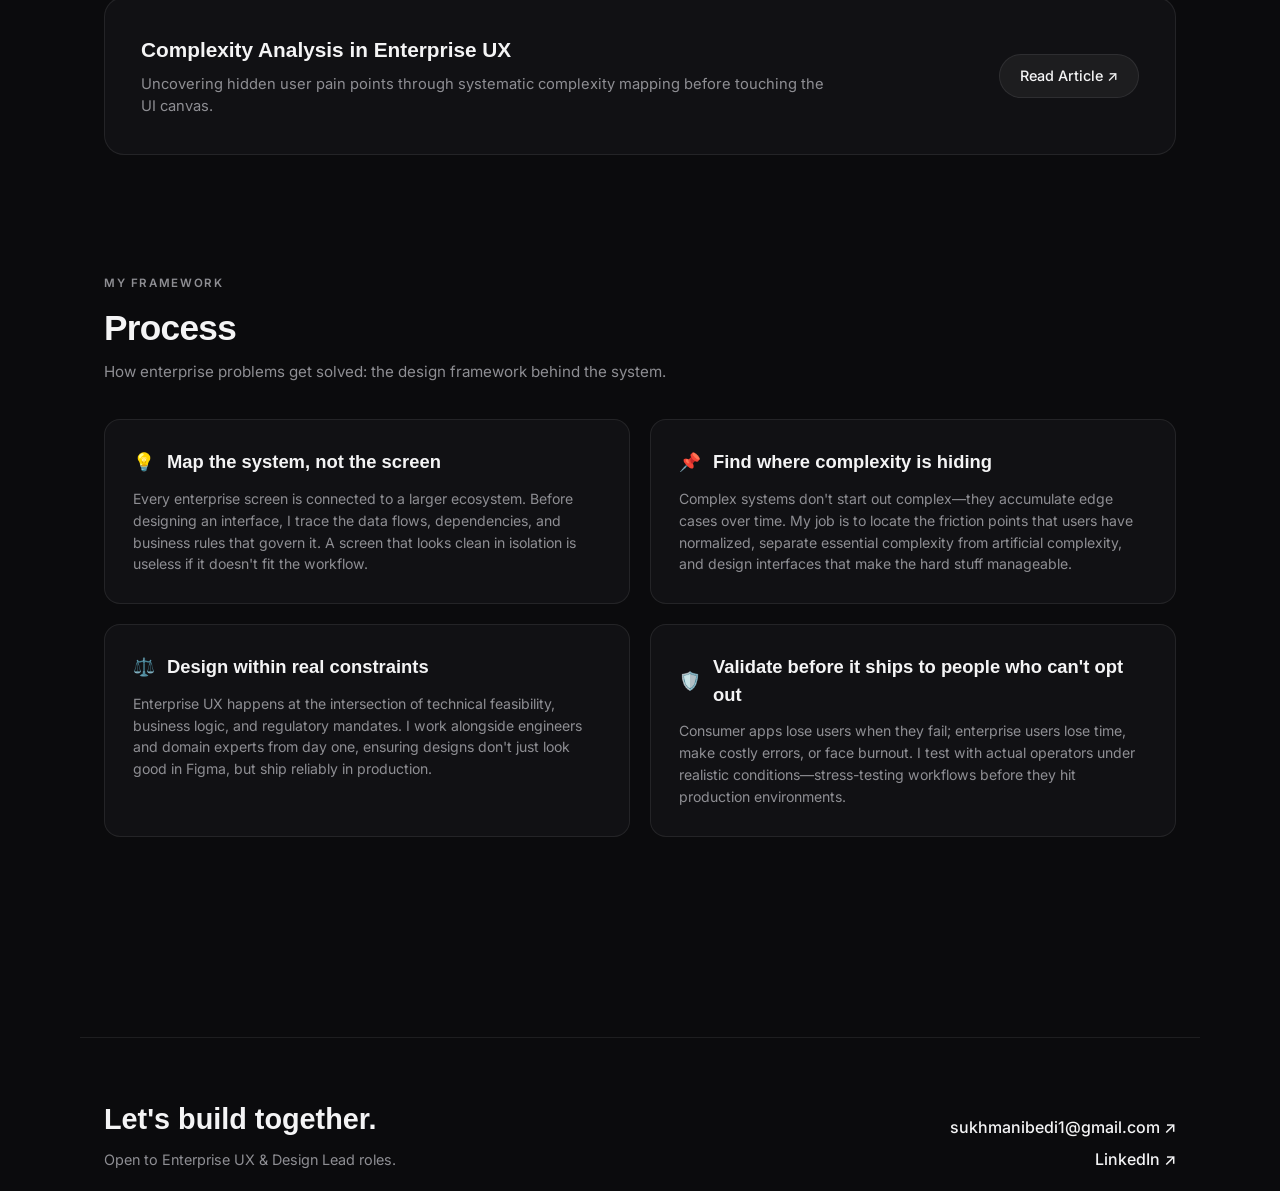
==== commit eb417065: "Update index.html" ====
--- a/index.html
+++ b/index.html
@@ -124,10 +124,10 @@
 
     .hero-welcome-title {
       font-family: var(--font-display);
-      font-size: clamp(3.5rem, 7vw, 5.5rem);
+      font-size: clamp(2.4rem, 4.5vw, 3.6rem);
       font-weight: 600;
-      line-height: 1.05;
-      letter-spacing: -0.035em;
+      line-height: 1.1;
+      letter-spacing: -0.03em;
       margin-bottom: 24px;
       color: var(--text);
     }
@@ -142,6 +142,43 @@
 
     .hero-body-text p {
       margin-bottom: 16px;
+    }
+
+    .hero-lead-hook {
+      font-family: var(--font-display);
+      font-size: clamp(1.05rem, 1.4vw, 1.2rem);
+      font-weight: 700;
+      color: var(--text);
+      line-height: 1.5;
+      margin-bottom: 20px;
+    }
+
+    .hero-focus-intro {
+      margin-bottom: 12px;
+    }
+
+    .hero-focus-list {
+      list-style: none;
+      display: inline-block;
+      text-align: left;
+      margin: 0 0 16px 0;
+    }
+
+    .hero-focus-list li {
+      position: relative;
+      padding-left: 20px;
+      margin-bottom: 10px;
+    }
+
+    .hero-focus-list li::before {
+      content: '';
+      position: absolute;
+      left: 0;
+      top: 0.55em;
+      width: 6px;
+      height: 6px;
+      border-radius: 50%;
+      background: var(--muted);
     }
 
     .btn-see-projects {
@@ -559,7 +596,7 @@
       <nav class="nav-items">
         <a href="#projects" class="nav-link">Projects</a>
         <a href="about.html" class="nav-link">About me</a>
-        <a href="#process" class="nav-link">Contact</a>
+        <a href="mailto:sukhmanibedi1@gmail.com" class="nav-link">Contact</a>
       </nav>
       <a href="mailto:sukhmanibedi1@gmail.com" class="nav-cta">Get in Touch ↗</a>
     </div>
@@ -568,14 +605,19 @@
   <!-- Hero Section -->
   <section class="hero-wrapper">
     <div class="hero-centered-frame">
-      <h1 class="hero-welcome-title">Welcome</h1>
+      <h1 class="hero-welcome-title">Enterprise UX Designer</h1>
       
       <div class="hero-body-text">
-        <p>Enterprise design isn't about building beautiful products. It's about understanding the person who has to use that product at 9am on a Monday, under pressure, with no margin for error — and the business that depends on them getting it right.</p>
-        
-        <p>Most design problems in complex systems aren't interface problems. They're the result of workflows that were never designed, business logic that was never questioned, and friction that accumulated quietly until users just learned to work around it. Finding that friction — before it reaches the user — is where I spend most of my time.</p>
-        
-        <p>I'm Sukhmani. At IBM, I design enterprise software for high-stakes client environments: IBM PowerVC, Atradius, and European Central Bank core platforms. Because in this space, empathy alone isn't enough — you have to hold the user's reality and the business's constraints in the same frame, and design the experience that makes both possible.</p>
+        <p class="hero-lead-hook">I'm Sukhmani. At IBM, I design enterprise software for high-stakes client environments.</p>
+
+        <p>Enterprise design isn't about building beautiful products. It's about understanding the person who has to use that product at 9am on a Monday, under pressure, with no margin for error — and the business that depends on them getting it right. Empathy alone isn't enough here — you have to hold the user's reality and the business's constraints in the same frame.</p>
+
+        <p class="hero-focus-intro">Most design problems in complex systems aren't interface problems. That's where I spend most of my time:</p>
+        <ul class="hero-focus-list">
+          <li>Untangling workflows that were never actually designed.</li>
+          <li>Questioning business logic before it reaches the interface.</li>
+          <li>Catching friction before users quietly learn to work around it.</li>
+        </ul>
       </div>
 
       <a href="#projects" class="btn-see-projects">See Projects</a>
@@ -623,7 +665,7 @@
             </div>
             <div class="card-footer-row">
               <span style="font-size: 0.78rem; color: var(--muted);">IBM Enterprise</span>
-              <span class="card-casestudy-btn">View Casestudy ↗</span>
+              <span class="card-casestudy-btn">View Case Study ↗</span>
             </div>
           </div>
         </a>
@@ -644,7 +686,7 @@
             </div>
             <div class="card-footer-row">
               <span style="font-size: 0.78rem; color: var(--muted);">Enterprise Policy Engine</span>
-              <span class="card-casestudy-btn">View Casestudy ↗</span>
+              <span class="card-casestudy-btn">View Case Study ↗</span>
             </div>
           </div>
         </a>
@@ -665,7 +707,7 @@
             </div>
             <div class="card-footer-row">
               <span style="font-size: 0.78rem; color: var(--muted);">European Central Bank</span>
-              <span class="card-casestudy-btn">View case study ↗</span>
+              <span class="card-casestudy-btn">View Case Study ↗</span>
             </div>
           </div>
         </a>
@@ -686,7 +728,7 @@
             </div>
             <div class="card-footer-row">
               <span style="font-size: 0.78rem; color: var(--muted);">Governance & Meeting Platform</span>
-              <span class="card-casestudy-btn">View Casestudy ↗</span>
+              <span class="card-casestudy-btn">View Case Study ↗</span>
             </div>
           </div>
         </a>
@@ -737,7 +779,7 @@
       <h2 class="section-title">Articles</h2>
     </div>
 
-    <a href="#" class="articles-card">
+    <a href="https://medium.com/@sukhmanibedi1/understanding-complexity-analysis-user-research-method-at-ibm-b5553a36c7e9" target="_blank" class="articles-card">
       <div class="article-info">
         <h3>Complexity Analysis in Enterprise UX</h3>
         <p>Uncovering hidden user pain points through systematic complexity mapping before touching the UI canvas.</p>
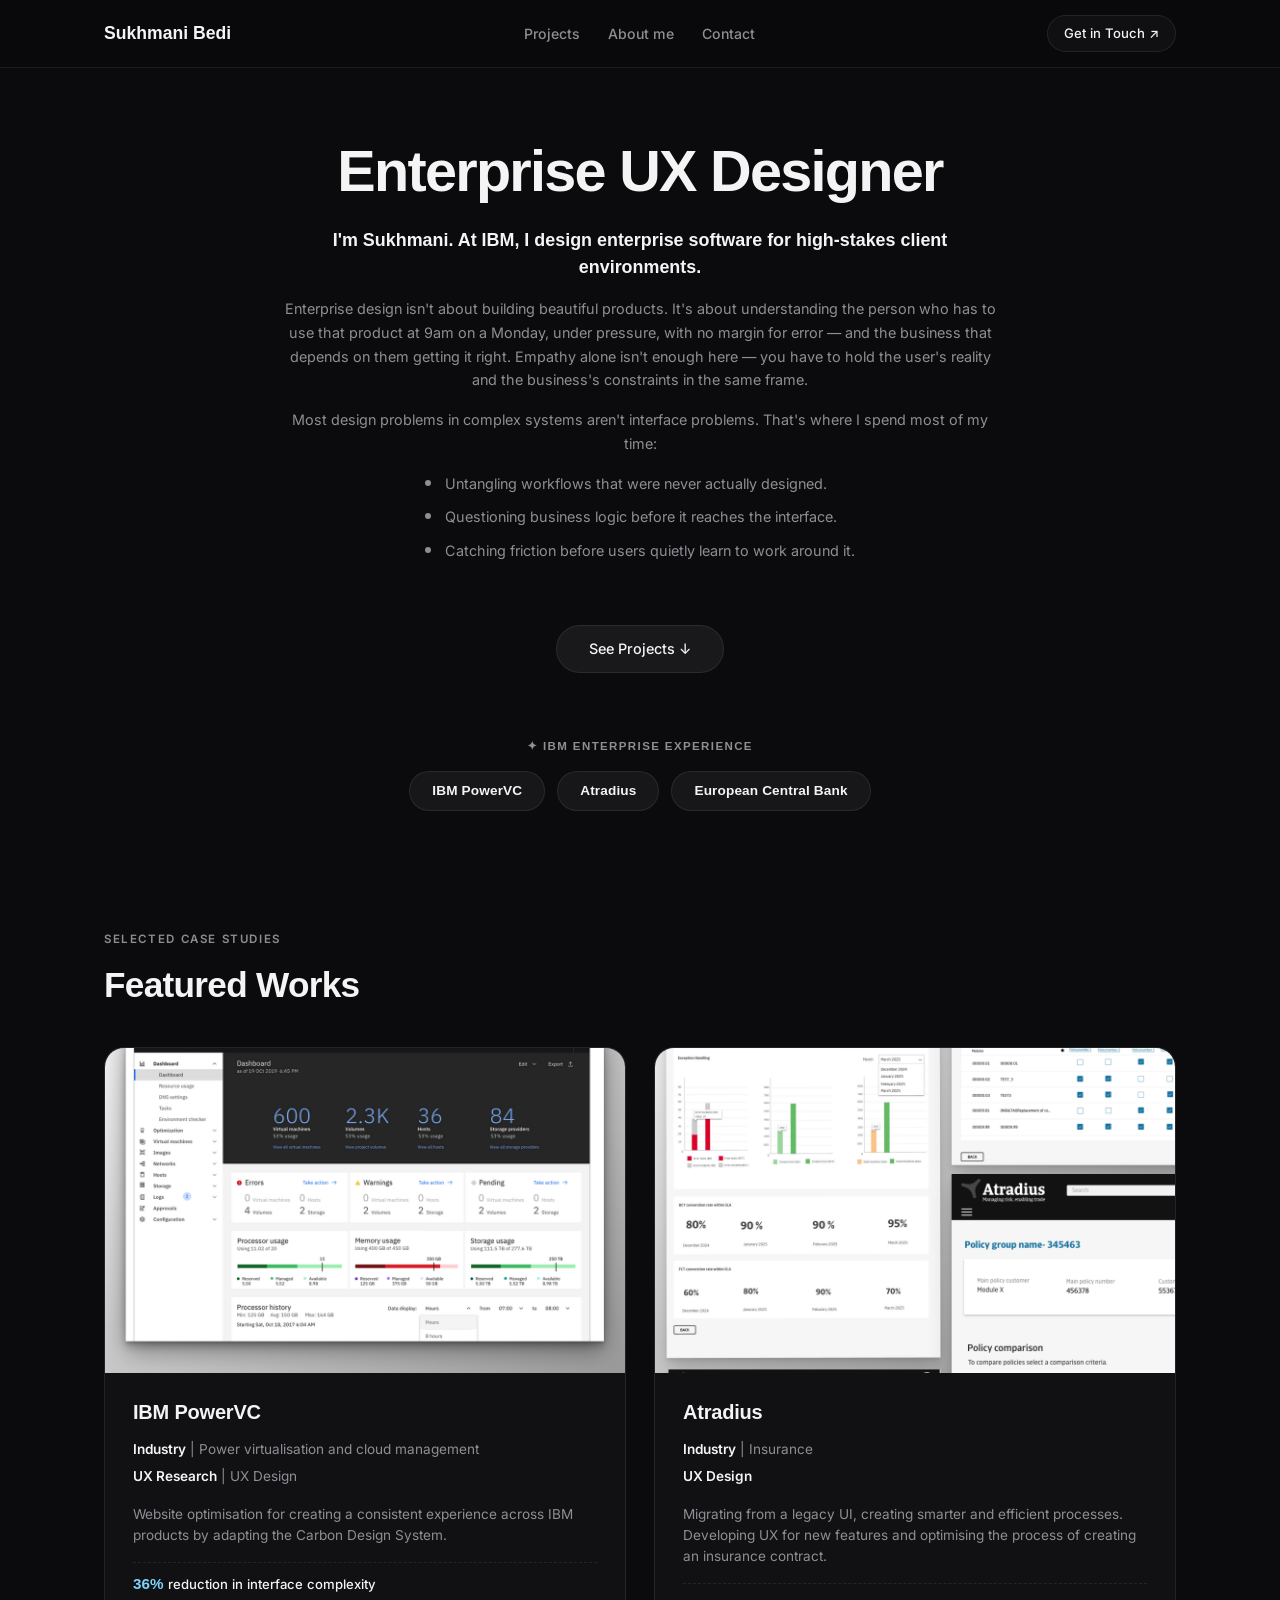
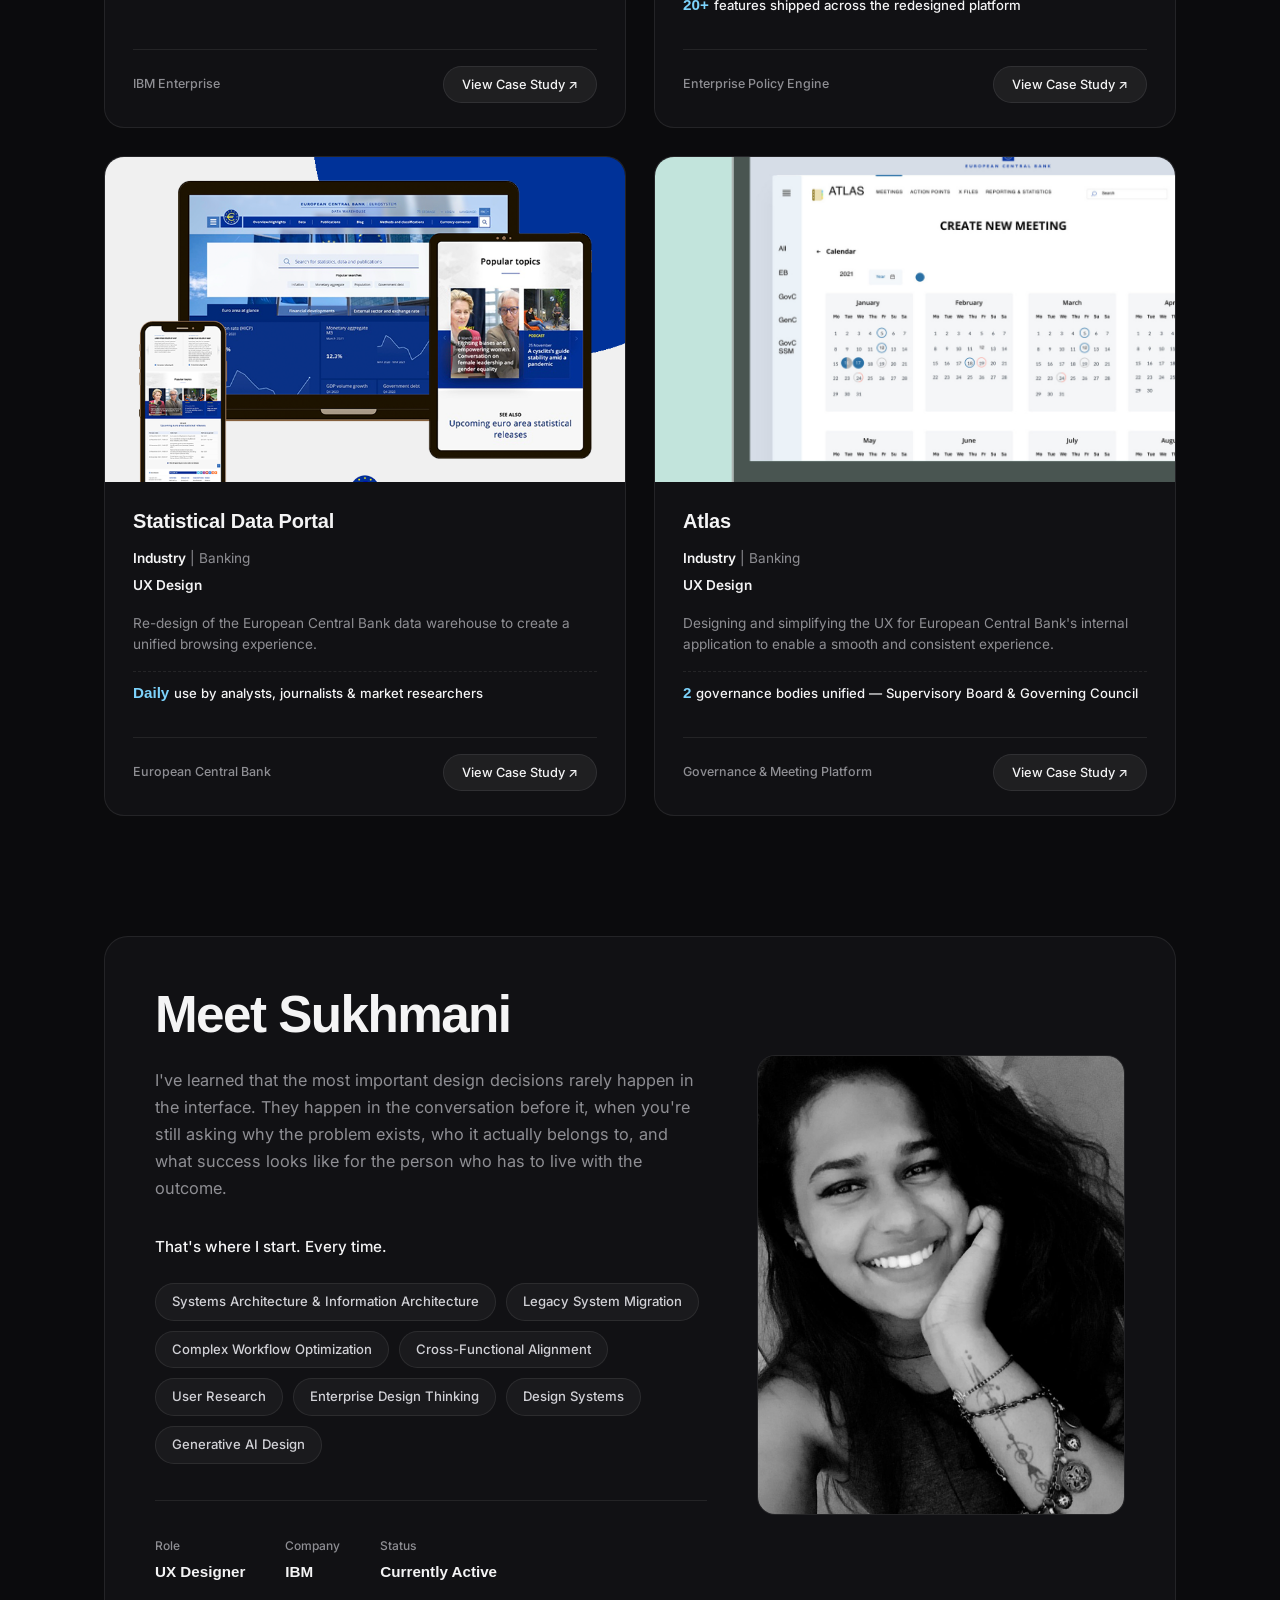
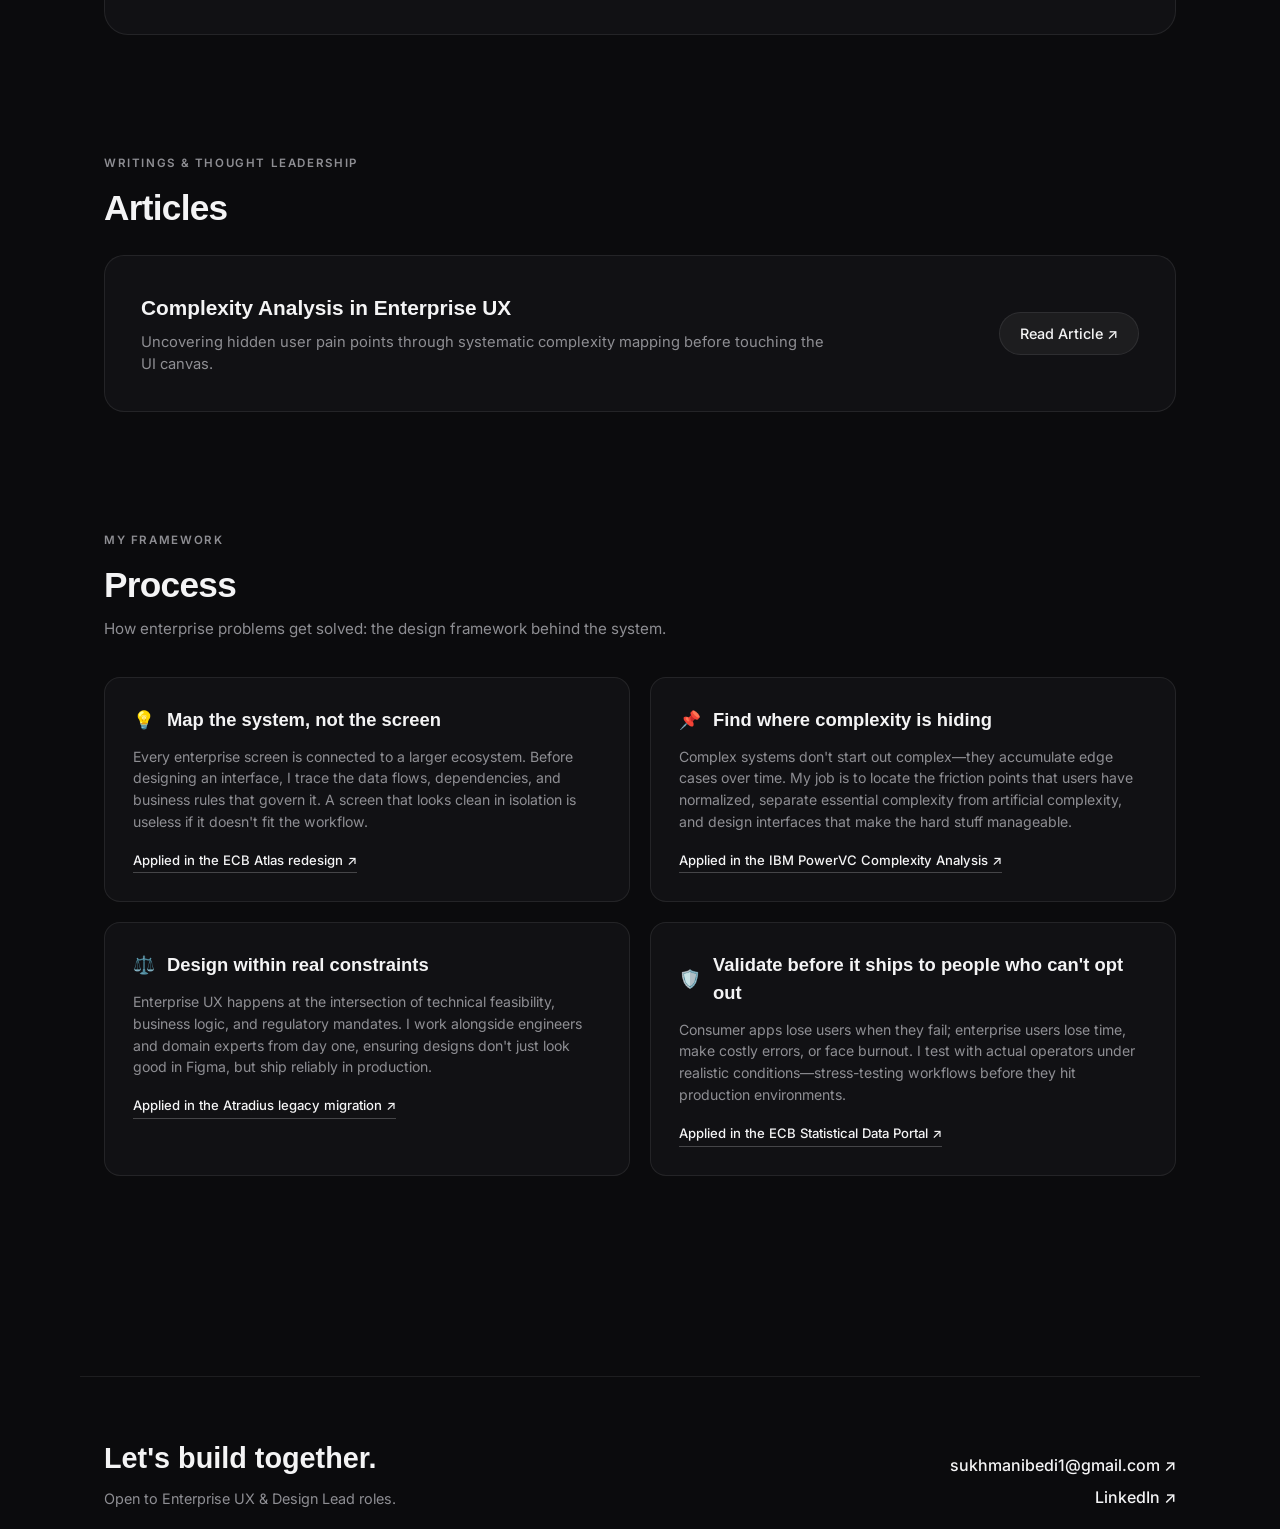
==== commit 77b05607: "Update index.html" ====
--- a/index.html
+++ b/index.html
@@ -78,11 +78,58 @@
       text-decoration: none;
       font-size: 0.88rem;
       font-weight: 500;
-      transition: color 0.2s ease;
-    }
-
-    .nav-link:hover {
-      color: var(--text);
+      padding: 10px 8px;
+      margin: -10px -8px;
+      border-radius: 8px;
+      display: inline-block;
+      transition: color 0.2s ease, background-color 0.2s ease;
+    }
+
+    .nav-link:hover,
+    .nav-link:focus-visible {
+      color: var(--text);
+      background-color: rgba(255, 255, 255, 0.06);
+    }
+
+    .nav-link:active {
+      background-color: rgba(255, 255, 255, 0.1);
+    }
+
+    .nav-items {
+      align-items: center;
+    }
+
+    @media (max-width: 640px) {
+      .nav-link {
+        padding: 12px 10px;
+        margin: -12px -6px;
+        font-size: 0.9rem;
+      }
+      .nav-items {
+        gap: 6px;
+      }
+    }
+
+    @media (max-width: 480px) {
+      .framer-navbar-inner {
+        flex-wrap: nowrap;
+      }
+      .brand-logo {
+        font-size: 0.95rem;
+        white-space: nowrap;
+      }
+      .nav-items {
+        gap: 2px;
+      }
+      .nav-link {
+        font-size: 0.78rem;
+        padding: 10px 6px;
+        margin: -10px -4px;
+        white-space: nowrap;
+      }
+      .nav-cta {
+        display: none;
+      }
     }
 
     .nav-cta {
@@ -200,34 +247,51 @@
       border-color: var(--border-hover);
     }
 
-    .scroll-indicator-strip {
-      display: flex;
-      align-items: center;
-      justify-content: center;
-      gap: 16px;
-      font-size: 0.75rem;
-      color: var(--muted);
-      letter-spacing: 0.05em;
-      margin-bottom: 50px;
-      font-weight: 500;
-    }
-
     .ticker-container {
       width: 100%;
       max-width: var(--max-width);
       padding: 0 24px;
-      display: flex;
-      align-items: center;
-      justify-content: space-around;
+      margin-top: 20px;
+      display: flex;
+      flex-direction: column;
+      align-items: center;
+      gap: 16px;
       z-index: 2;
     }
 
-    .ticker-brand {
-      font-family: var(--font-display);
-      font-size: 0.9rem;
+    .trust-strip-label {
+      font-family: var(--font-display);
+      font-size: 0.72rem;
       font-weight: 600;
       color: var(--muted);
-      letter-spacing: 0.02em;
+      letter-spacing: 0.12em;
+      text-transform: uppercase;
+    }
+
+    .trust-badges {
+      display: flex;
+      flex-wrap: wrap;
+      align-items: center;
+      justify-content: center;
+      gap: 12px;
+    }
+
+    .trust-badge {
+      font-family: var(--font-display);
+      font-size: 0.85rem;
+      font-weight: 600;
+      color: var(--text);
+      letter-spacing: 0.01em;
+      background: rgba(255, 255, 255, 0.05);
+      border: 1px solid var(--border);
+      border-radius: 100px;
+      padding: 9px 22px;
+      transition: border-color 0.2s ease, background-color 0.2s ease;
+    }
+
+    .trust-badge:hover {
+      border-color: var(--border-hover);
+      background: rgba(255, 255, 255, 0.08);
     }
 
     .framer-shell {
@@ -442,9 +506,10 @@
 
     .card-info h3 {
       font-family: var(--font-display);
-      font-size: 1.15rem;
-      font-weight: 600;
-      margin-bottom: 4px;
+      font-size: 1.25rem;
+      font-weight: 700;
+      letter-spacing: -0.01em;
+      margin-bottom: 12px;
     }
 
     .card-details-block {
@@ -458,16 +523,49 @@
 
     .card-details-block .industry-tag {
       color: var(--text);
-      font-weight: 500;
+      font-weight: 600;
+    }
+
+    .card-desc {
+      margin-top: 12px;
+      color: var(--muted);
+      font-size: 0.85rem;
+      line-height: 1.55;
+    }
+
+    .card-metric {
+      display: flex;
+      align-items: baseline;
+      flex-wrap: wrap;
+      gap: 5px;
+      margin-top: 10px;
+      padding-top: 10px;
+      border-top: 1px dashed var(--border);
+      font-size: 0.82rem;
+      color: var(--text);
+      font-weight: 500;
+    }
+
+    .card-metric .metric-value {
+      font-family: var(--font-display);
+      font-weight: 700;
+      font-size: 0.95rem;
+      color: #7dd3fc;
     }
 
     .card-footer-row {
       display: flex;
       align-items: center;
       justify-content: space-between;
-      margin-top: 8px;
-      padding-top: 14px;
+      margin-top: 16px;
+      padding-top: 16px;
       border-top: 1px solid var(--border);
+    }
+
+    .card-footer-tag {
+      font-size: 0.78rem;
+      color: var(--muted);
+      font-weight: 500;
     }
 
     .card-casestudy-btn {
@@ -524,6 +622,23 @@
       font-size: 0.88rem;
       color: var(--muted);
       line-height: 1.55;
+      margin-bottom: 14px;
+    }
+
+    .process-case-link {
+      display: inline-flex;
+      align-items: center;
+      font-size: 0.82rem;
+      font-weight: 500;
+      color: var(--text);
+      text-decoration: none;
+      border-bottom: 1px solid var(--border-hover);
+      padding-bottom: 2px;
+      transition: opacity 0.2s ease;
+    }
+
+    .process-case-link:hover {
+      opacity: 0.75;
     }
 
     .framer-footer {
@@ -570,11 +685,6 @@
         flex-direction: column;
         align-items: flex-start;
         gap: 20px;
-      }
-      .ticker-container {
-        flex-wrap: wrap;
-        gap: 16px;
-        justify-content: center;
       }
       .framer-footer {
         flex-direction: column;
@@ -620,21 +730,17 @@
         </ul>
       </div>
 
-      <a href="#projects" class="btn-see-projects">See Projects</a>
-
-      <div class="scroll-indicator-strip">
-        <span>Scroll down</span>
-        <span>⚡</span>
-        <span>to see projects</span>
-      </div>
+      <a href="#projects" class="btn-see-projects">See Projects ↓</a>
     </div>
 
-    <!-- IBM Client Ticker Strip -->
+    <!-- IBM Client Trust Strip -->
     <div class="ticker-container">
-      <span class="ticker-brand">✦ IBM (Enterprise Experience)</span>
-      <span class="ticker-brand">IBM PowerVC</span>
-      <span class="ticker-brand">Atradius</span>
-      <span class="ticker-brand">European Central Bank</span>
+      <span class="trust-strip-label">✦ IBM Enterprise Experience</span>
+      <div class="trust-badges">
+        <span class="trust-badge">IBM PowerVC</span>
+        <span class="trust-badge">Atradius</span>
+        <span class="trust-badge">European Central Bank</span>
+      </div>
     </div>
   </section>
 
@@ -660,11 +766,12 @@
               <div class="card-details-block">
                 <div><span class="industry-tag">Industry</span> | Power virtualisation and cloud management</div>
                 <div><span class="industry-tag">UX Research</span> | UX Design</div>
-                <p style="margin-top: 6px; color: var(--text); font-size: 0.83rem;">Website optimisation for creating a consistent experience across IBM products by adapting the Carbon Design System. Reduced complexity by 36%</p>
+                <p class="card-desc">Website optimisation for creating a consistent experience across IBM products by adapting the Carbon Design System.</p>
+                <div class="card-metric"><span class="metric-value">36%</span> reduction in interface complexity</div>
               </div>
             </div>
             <div class="card-footer-row">
-              <span style="font-size: 0.78rem; color: var(--muted);">IBM Enterprise</span>
+              <span class="card-footer-tag">IBM Enterprise</span>
               <span class="card-casestudy-btn">View Case Study ↗</span>
             </div>
           </div>
@@ -681,11 +788,12 @@
               <div class="card-details-block">
                 <div><span class="industry-tag">Industry</span> | Insurance</div>
                 <div><span class="industry-tag">UX Design</span></div>
-                <p style="margin-top: 6px; color: var(--text); font-size: 0.83rem;">Migrating from a legacy UI, creating a smarter and efficient processes. Developing UX for new features and optimising the process of creating an insurance contract.</p>
+                <p class="card-desc">Migrating from a legacy UI, creating smarter and efficient processes. Developing UX for new features and optimising the process of creating an insurance contract.</p>
+                <div class="card-metric"><span class="metric-value">20+</span> features shipped across the redesigned platform</div>
               </div>
             </div>
             <div class="card-footer-row">
-              <span style="font-size: 0.78rem; color: var(--muted);">Enterprise Policy Engine</span>
+              <span class="card-footer-tag">Enterprise Policy Engine</span>
               <span class="card-casestudy-btn">View Case Study ↗</span>
             </div>
           </div>
@@ -702,11 +810,12 @@
               <div class="card-details-block">
                 <div><span class="industry-tag">Industry</span> | Banking</div>
                 <div><span class="industry-tag">UX Design</span></div>
-                <p style="margin-top: 6px; color: var(--text); font-size: 0.83rem;">Re-design of the European Central Bank data warehouse to create a unified browsing experience.</p>
+                <p class="card-desc">Re-design of the European Central Bank data warehouse to create a unified browsing experience.</p>
+                <div class="card-metric"><span class="metric-value">Daily</span> use by analysts, journalists & market researchers</div>
               </div>
             </div>
             <div class="card-footer-row">
-              <span style="font-size: 0.78rem; color: var(--muted);">European Central Bank</span>
+              <span class="card-footer-tag">European Central Bank</span>
               <span class="card-casestudy-btn">View Case Study ↗</span>
             </div>
           </div>
@@ -723,11 +832,12 @@
               <div class="card-details-block">
                 <div><span class="industry-tag">Industry</span> | Banking</div>
                 <div><span class="industry-tag">UX Design</span></div>
-                <p style="margin-top: 6px; color: var(--text); font-size: 0.83rem;">Designing and simplifying the UX for European Central Bank's internal application to enable a smooth and consistent experience</p>
+                <p class="card-desc">Designing and simplifying the UX for European Central Bank's internal application to enable a smooth and consistent experience.</p>
+                <div class="card-metric"><span class="metric-value">2</span> governance bodies unified — Supervisory Board & Governing Council</div>
               </div>
             </div>
             <div class="card-footer-row">
-              <span style="font-size: 0.78rem; color: var(--muted);">Governance & Meeting Platform</span>
+              <span class="card-footer-tag">Governance & Meeting Platform</span>
               <span class="card-casestudy-btn">View Case Study ↗</span>
             </div>
           </div>
@@ -744,12 +854,14 @@
         <p style="font-size: 0.95rem; color: var(--text); font-weight: 500; margin-bottom: 24px;">That's where I start. Every time.</p>
 
         <div class="tag-grid">
-          <span class="profile-tag">UX Design</span>
+          <span class="profile-tag">Systems Architecture & Information Architecture</span>
+          <span class="profile-tag">Legacy System Migration</span>
+          <span class="profile-tag">Complex Workflow Optimization</span>
+          <span class="profile-tag">Cross-Functional Alignment</span>
           <span class="profile-tag">User Research</span>
           <span class="profile-tag">Enterprise Design Thinking</span>
           <span class="profile-tag">Design Systems</span>
           <span class="profile-tag">Generative AI Design</span>
-          <span class="profile-tag">Figma</span>
         </div>
 
         <div class="profile-meta-footer">
@@ -804,6 +916,7 @@
             <h3>Map the system, not the screen</h3>
           </div>
           <p>Every enterprise screen is connected to a larger ecosystem. Before designing an interface, I trace the data flows, dependencies, and business rules that govern it. A screen that looks clean in isolation is useless if it doesn't fit the workflow.</p>
+          <a href="ecb-atlas.html" class="process-case-link">Applied in the ECB Atlas redesign ↗</a>
         </div>
 
         <div class="process-card">
@@ -812,6 +925,7 @@
             <h3>Find where complexity is hiding</h3>
           </div>
           <p>Complex systems don't start out complex—they accumulate edge cases over time. My job is to locate the friction points that users have normalized, separate essential complexity from artificial complexity, and design interfaces that make the hard stuff manageable.</p>
+          <a href="powervc.html" class="process-case-link">Applied in the IBM PowerVC Complexity Analysis ↗</a>
         </div>
 
         <div class="process-card">
@@ -820,6 +934,7 @@
             <h3>Design within real constraints</h3>
           </div>
           <p>Enterprise UX happens at the intersection of technical feasibility, business logic, and regulatory mandates. I work alongside engineers and domain experts from day one, ensuring designs don't just look good in Figma, but ship reliably in production.</p>
+          <a href="atradius.html" class="process-case-link">Applied in the Atradius legacy migration ↗</a>
         </div>
 
         <div class="process-card">
@@ -828,6 +943,7 @@
             <h3>Validate before it ships to people who can't opt out</h3>
           </div>
           <p>Consumer apps lose users when they fail; enterprise users lose time, make costly errors, or face burnout. I test with actual operators under realistic conditions—stress-testing workflows before they hit production environments.</p>
+          <a href="ecb-statistical-data.html" class="process-case-link">Applied in the ECB Statistical Data Portal ↗</a>
         </div>
       </div>
     </section>
@@ -843,7 +959,7 @@
       </div>
       <div class="footer-links">
         <a href="mailto:sukhmanibedi1@gmail.com" class="footer-link">sukhmanibedi1@gmail.com ↗</a>
-        <a href="https://linkedin.com" target="_blank" class="footer-link">LinkedIn ↗</a>
+        <a href="https://www.linkedin.com/in/sukhmanikaurbedi/" target="_blank" class="footer-link">LinkedIn ↗</a>
       </div>
     </div>
   </footer>
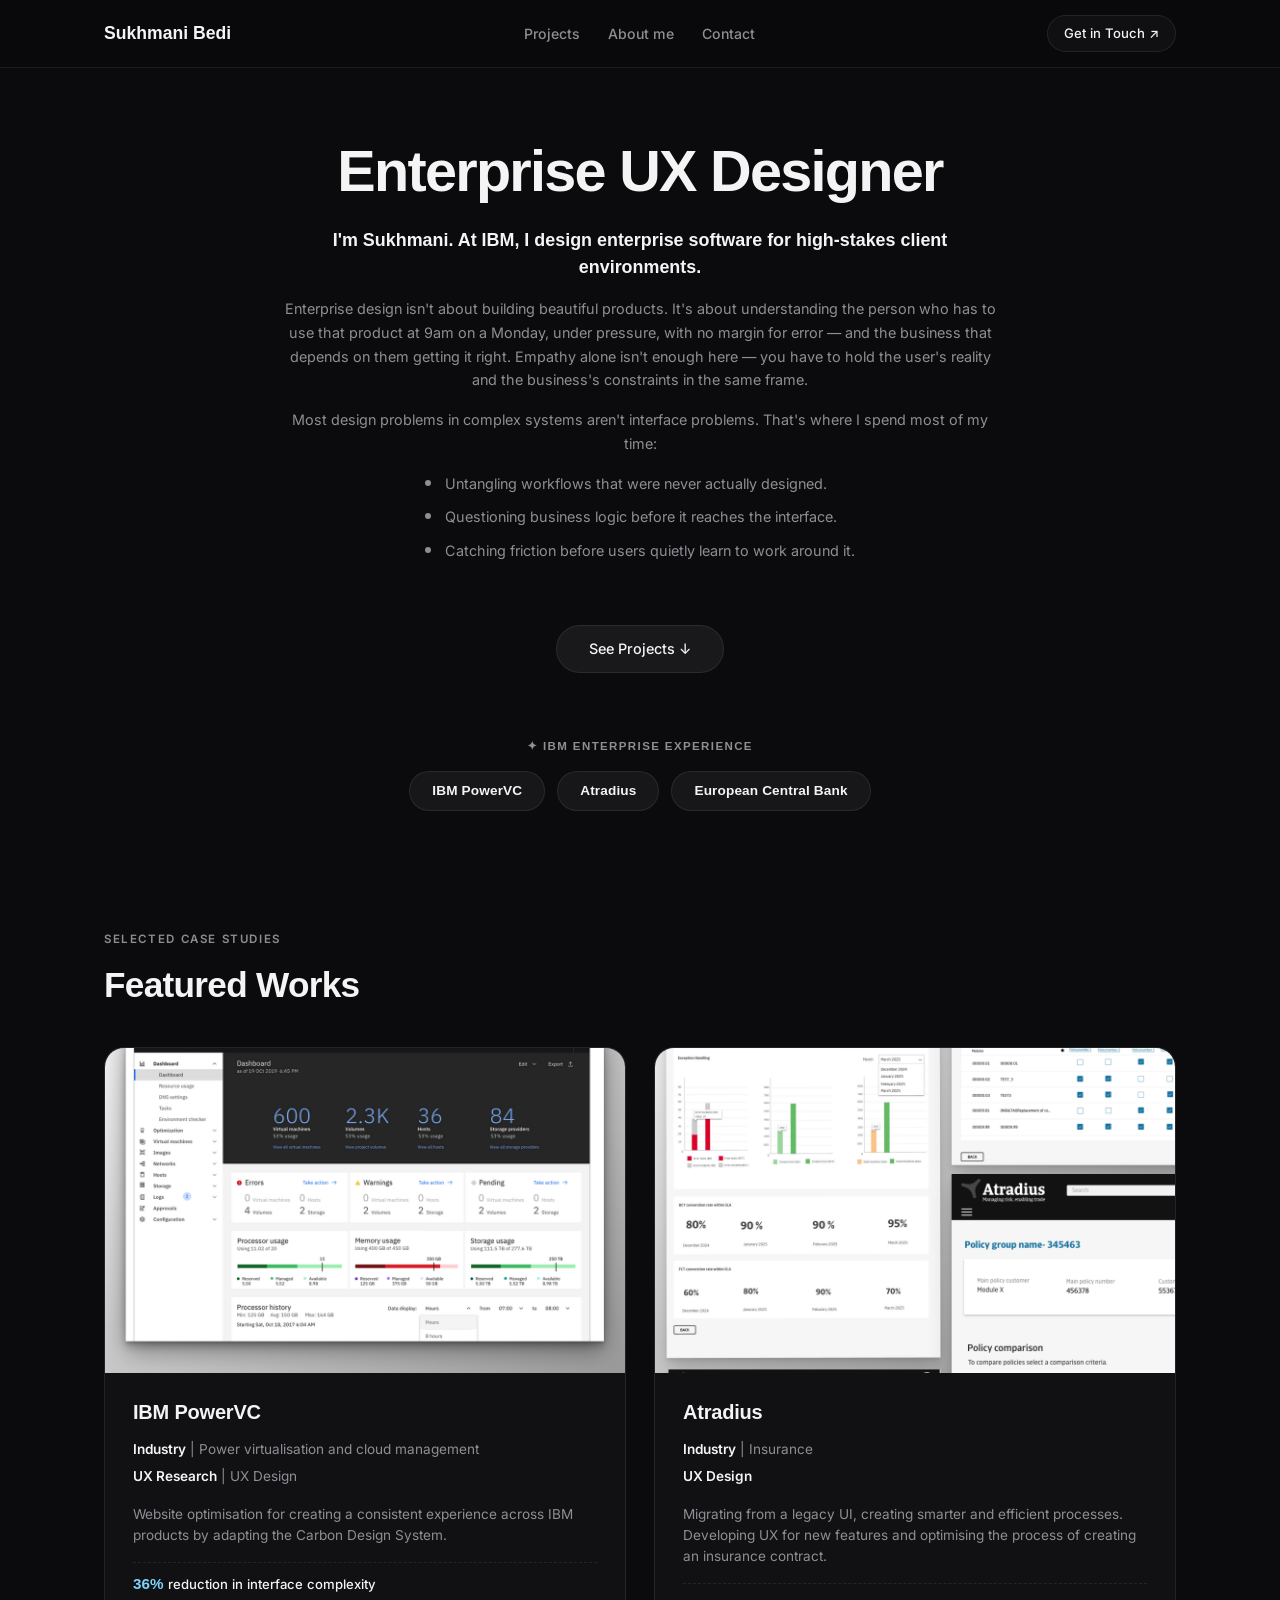
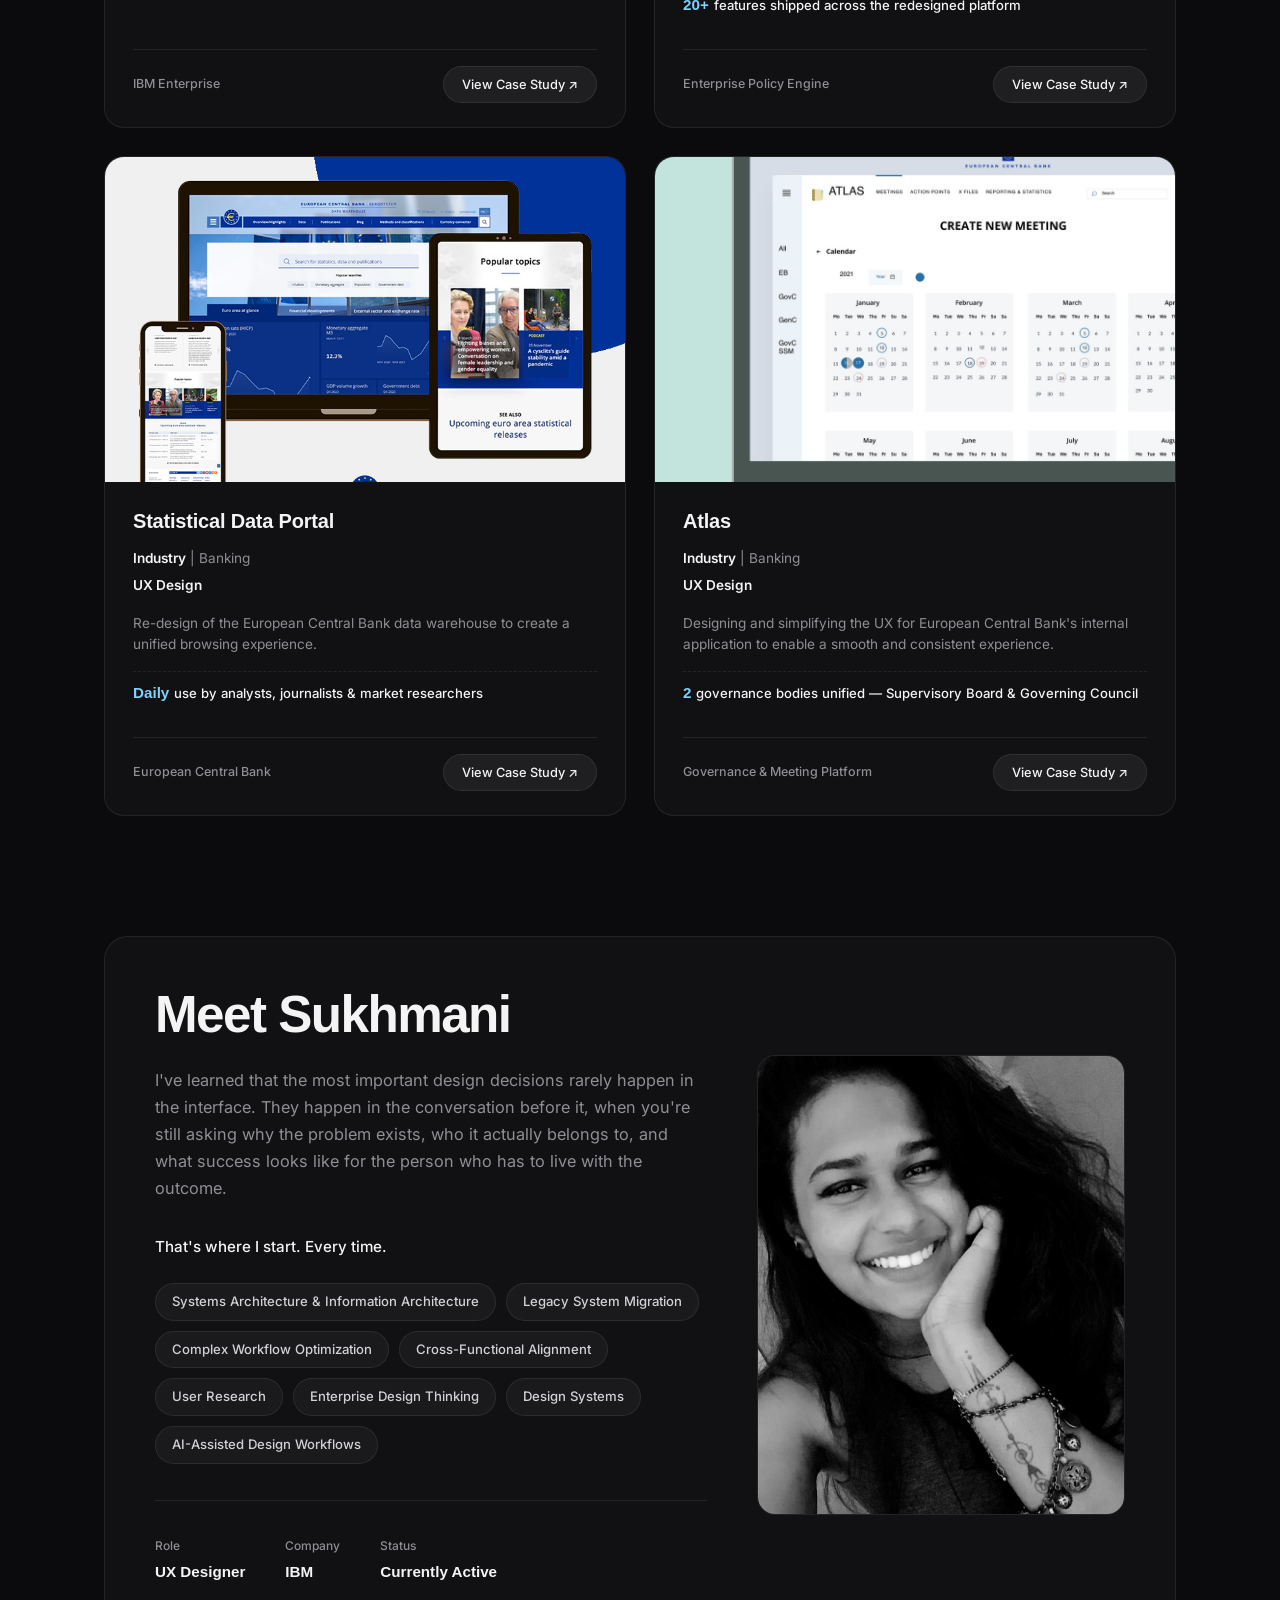
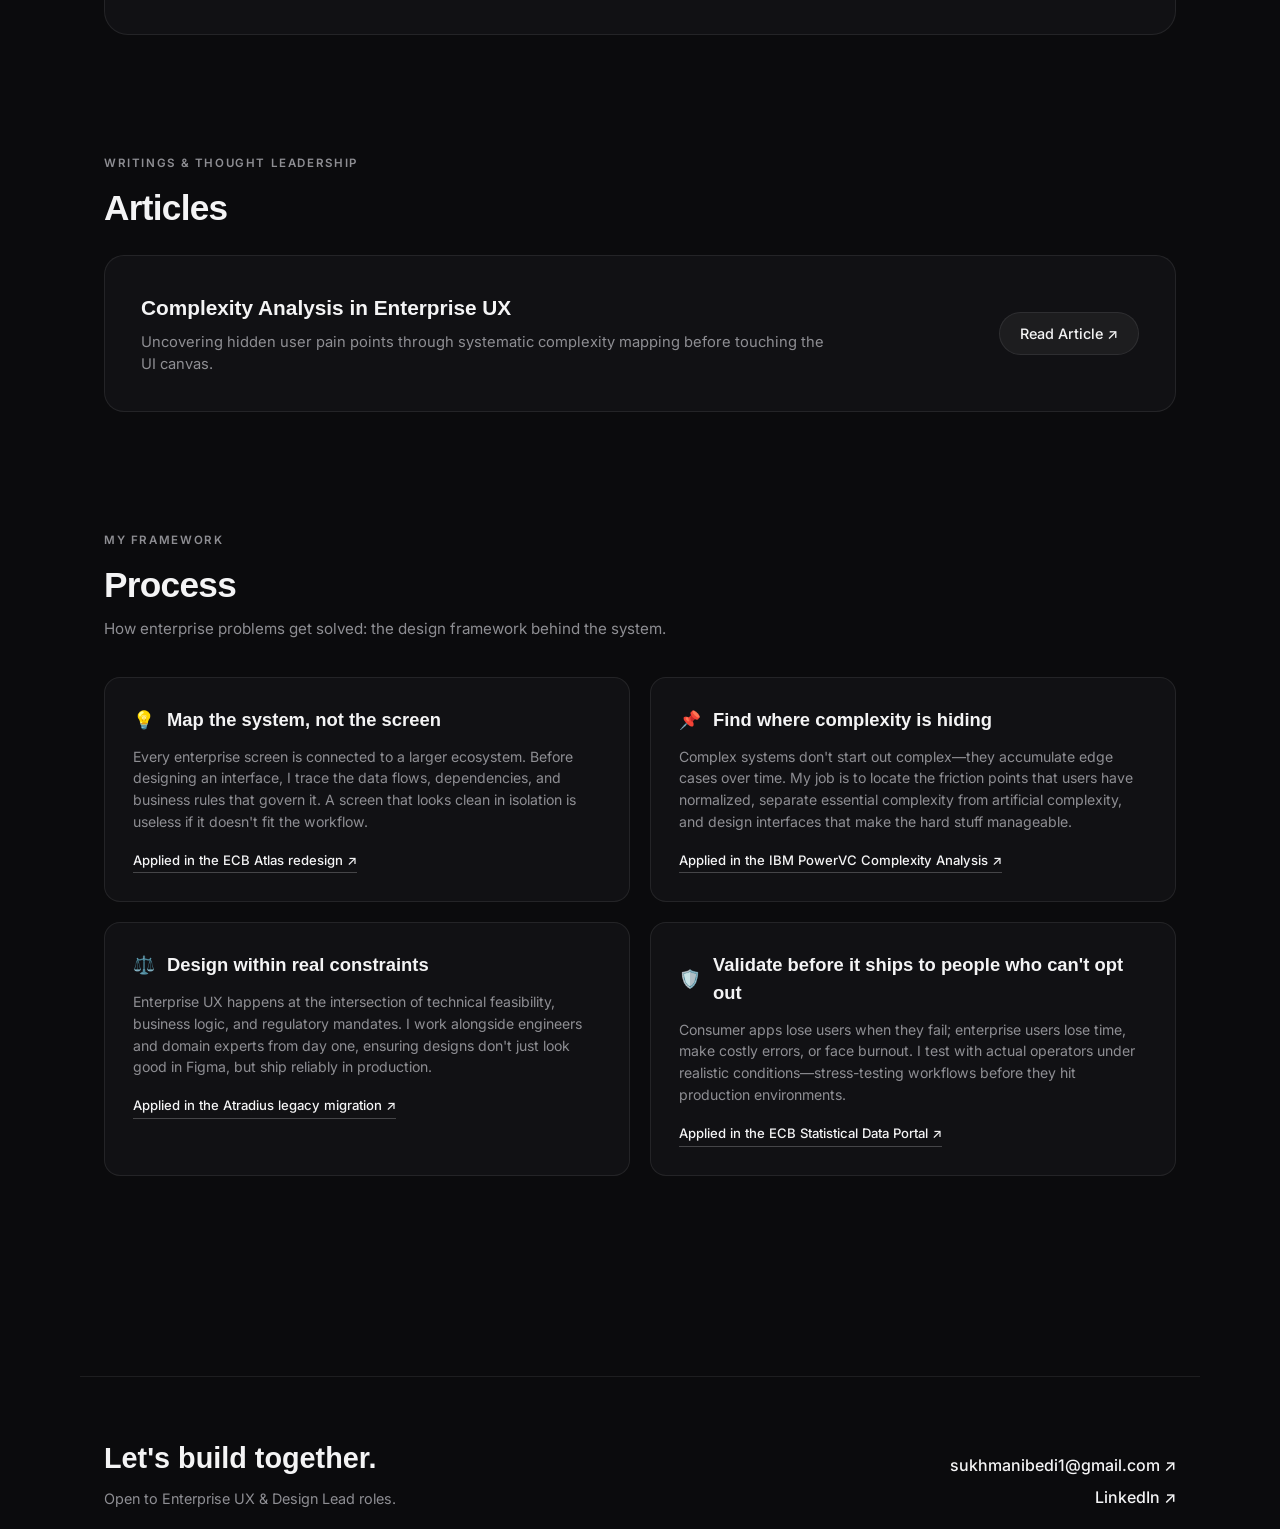
==== commit 69acaabb: "Update index.html" ====
--- a/index.html
+++ b/index.html
@@ -861,7 +861,7 @@
           <span class="profile-tag">User Research</span>
           <span class="profile-tag">Enterprise Design Thinking</span>
           <span class="profile-tag">Design Systems</span>
-          <span class="profile-tag">Generative AI Design</span>
+          <span class="profile-tag">AI-Assisted Design Workflows</span>
         </div>
 
         <div class="profile-meta-footer">
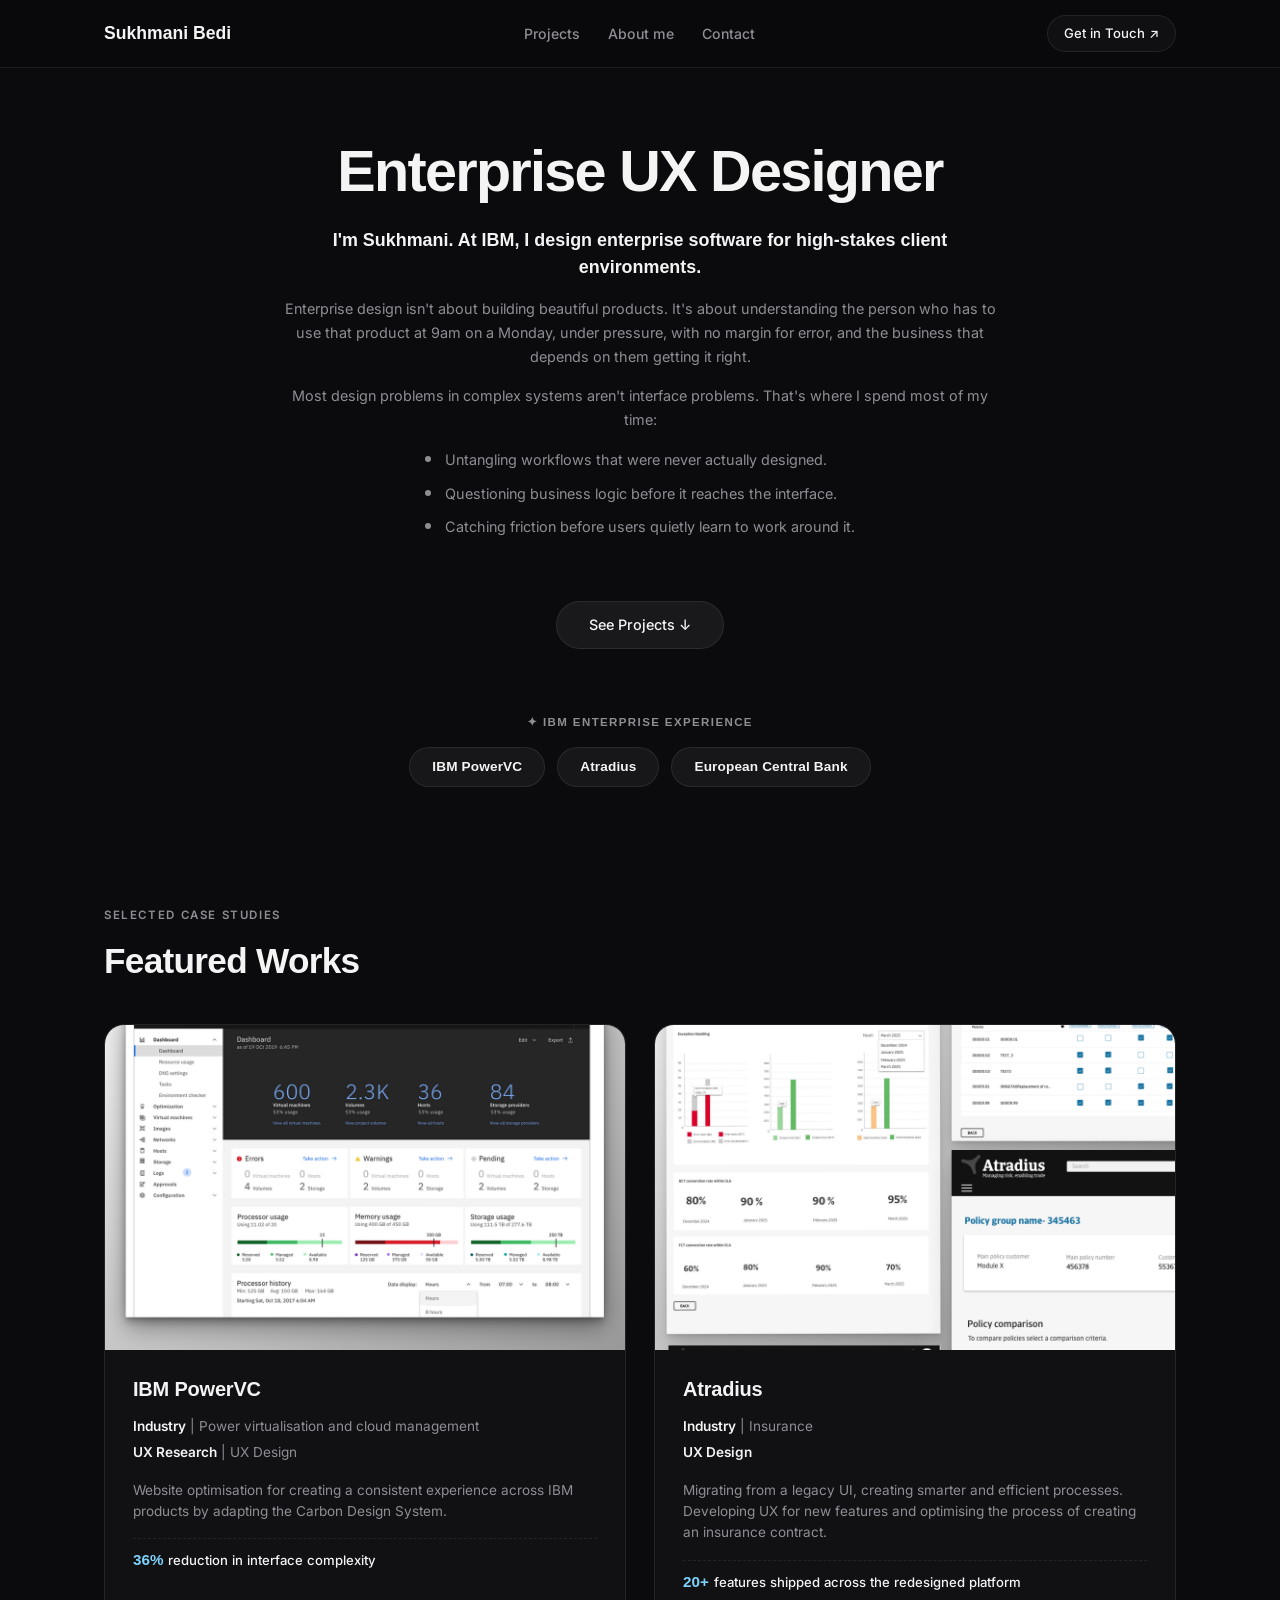
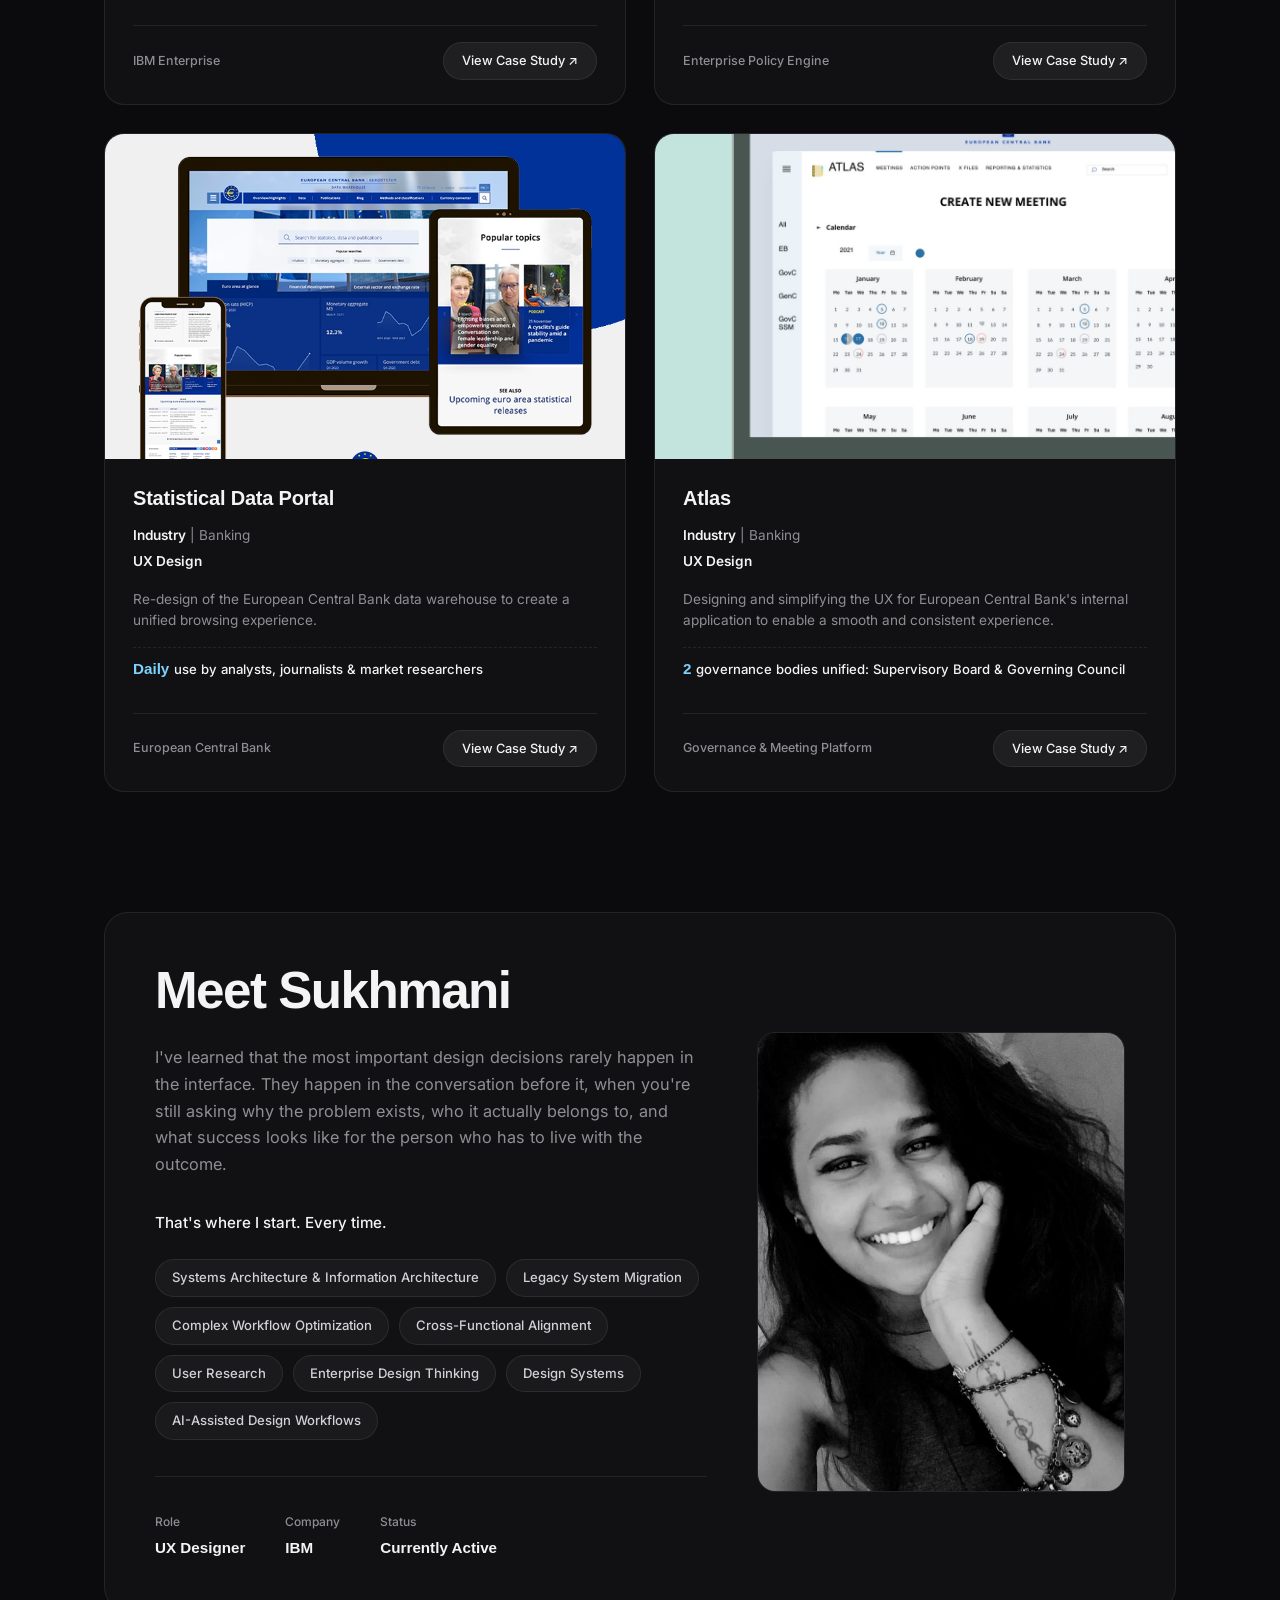
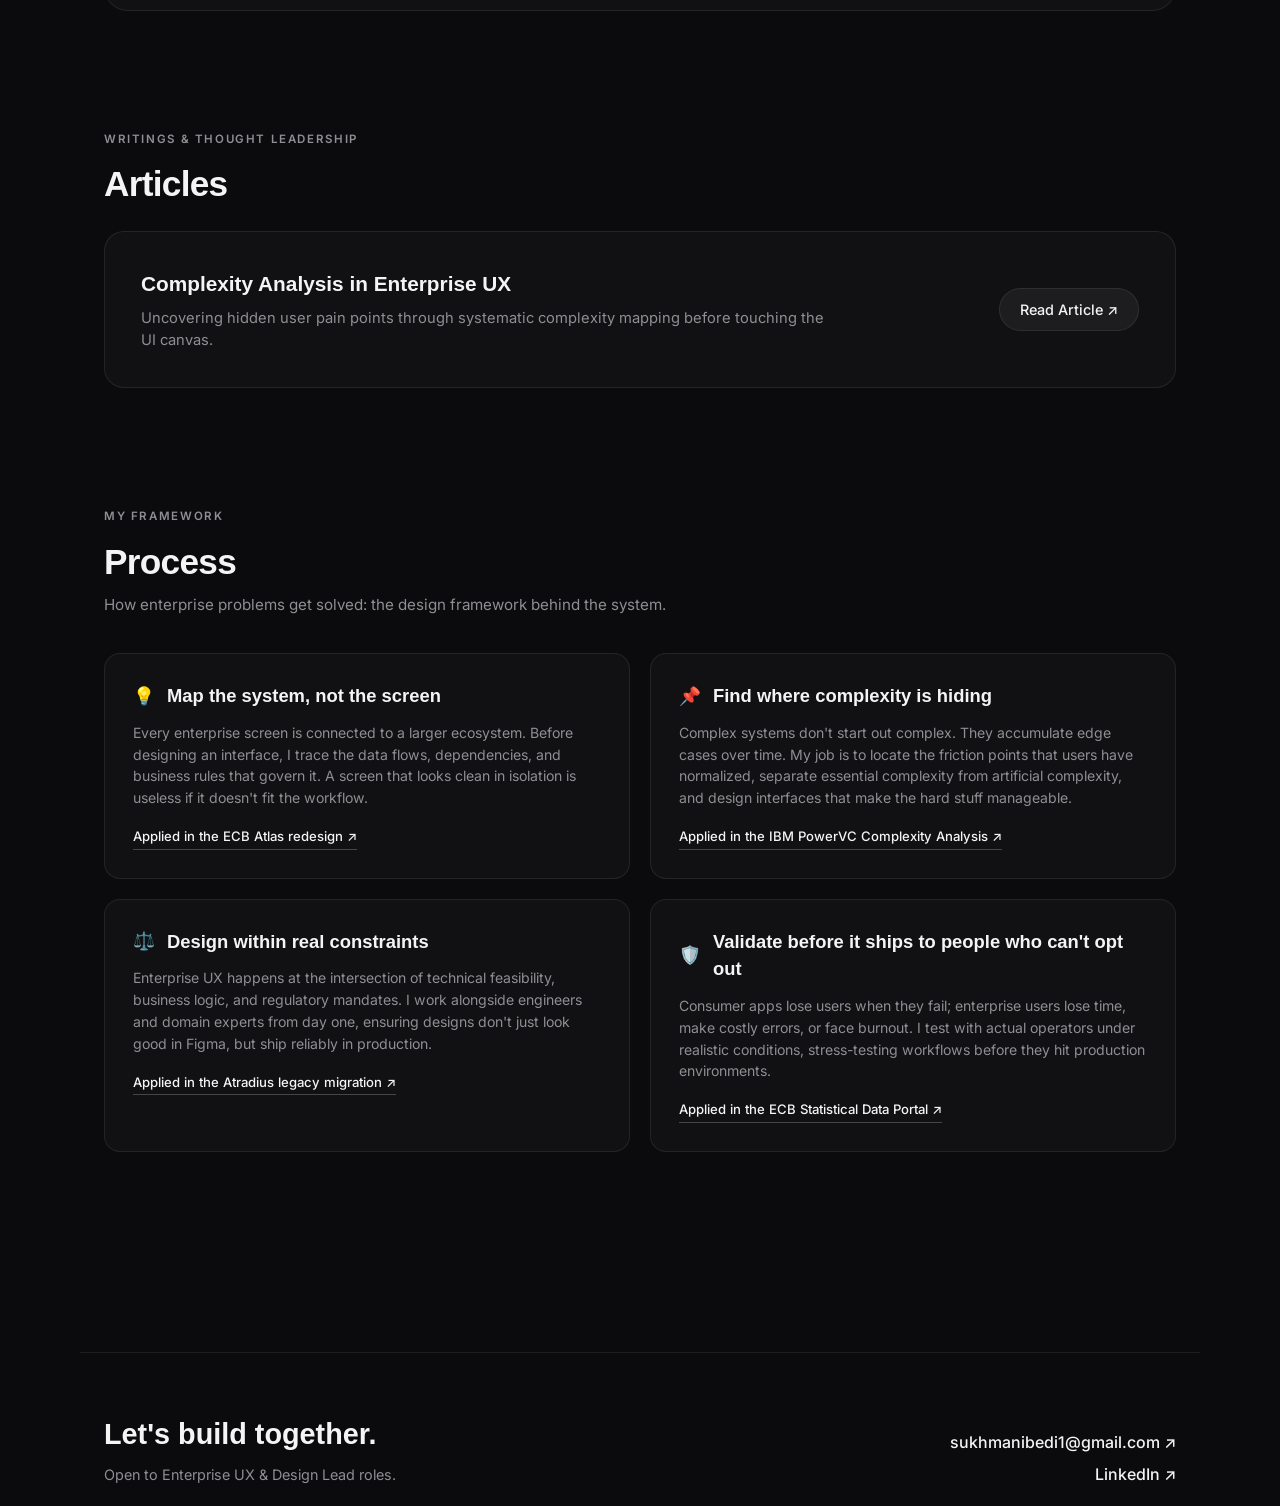
==== commit 8a5f7359: "Update index.html" ====
--- a/index.html
+++ b/index.html
@@ -720,7 +720,7 @@
       <div class="hero-body-text">
         <p class="hero-lead-hook">I'm Sukhmani. At IBM, I design enterprise software for high-stakes client environments.</p>
 
-        <p>Enterprise design isn't about building beautiful products. It's about understanding the person who has to use that product at 9am on a Monday, under pressure, with no margin for error — and the business that depends on them getting it right. Empathy alone isn't enough here — you have to hold the user's reality and the business's constraints in the same frame.</p>
+        <p>Enterprise design isn't about building beautiful products. It's about understanding the person who has to use that product at 9am on a Monday, under pressure, with no margin for error, and the business that depends on them getting it right.</p>
 
         <p class="hero-focus-intro">Most design problems in complex systems aren't interface problems. That's where I spend most of my time:</p>
         <ul class="hero-focus-list">
@@ -833,7 +833,7 @@
                 <div><span class="industry-tag">Industry</span> | Banking</div>
                 <div><span class="industry-tag">UX Design</span></div>
                 <p class="card-desc">Designing and simplifying the UX for European Central Bank's internal application to enable a smooth and consistent experience.</p>
-                <div class="card-metric"><span class="metric-value">2</span> governance bodies unified — Supervisory Board & Governing Council</div>
+                <div class="card-metric"><span class="metric-value">2</span> governance bodies unified: Supervisory Board & Governing Council</div>
               </div>
             </div>
             <div class="card-footer-row">
@@ -924,7 +924,7 @@
             <span class="process-icon">📌</span>
             <h3>Find where complexity is hiding</h3>
           </div>
-          <p>Complex systems don't start out complex—they accumulate edge cases over time. My job is to locate the friction points that users have normalized, separate essential complexity from artificial complexity, and design interfaces that make the hard stuff manageable.</p>
+          <p>Complex systems don't start out complex. They accumulate edge cases over time. My job is to locate the friction points that users have normalized, separate essential complexity from artificial complexity, and design interfaces that make the hard stuff manageable.</p>
           <a href="powervc.html" class="process-case-link">Applied in the IBM PowerVC Complexity Analysis ↗</a>
         </div>
 
@@ -942,7 +942,7 @@
             <span class="process-icon">🛡️</span>
             <h3>Validate before it ships to people who can't opt out</h3>
           </div>
-          <p>Consumer apps lose users when they fail; enterprise users lose time, make costly errors, or face burnout. I test with actual operators under realistic conditions—stress-testing workflows before they hit production environments.</p>
+          <p>Consumer apps lose users when they fail; enterprise users lose time, make costly errors, or face burnout. I test with actual operators under realistic conditions, stress-testing workflows before they hit production environments.</p>
           <a href="ecb-statistical-data.html" class="process-case-link">Applied in the ECB Statistical Data Portal ↗</a>
         </div>
       </div>
